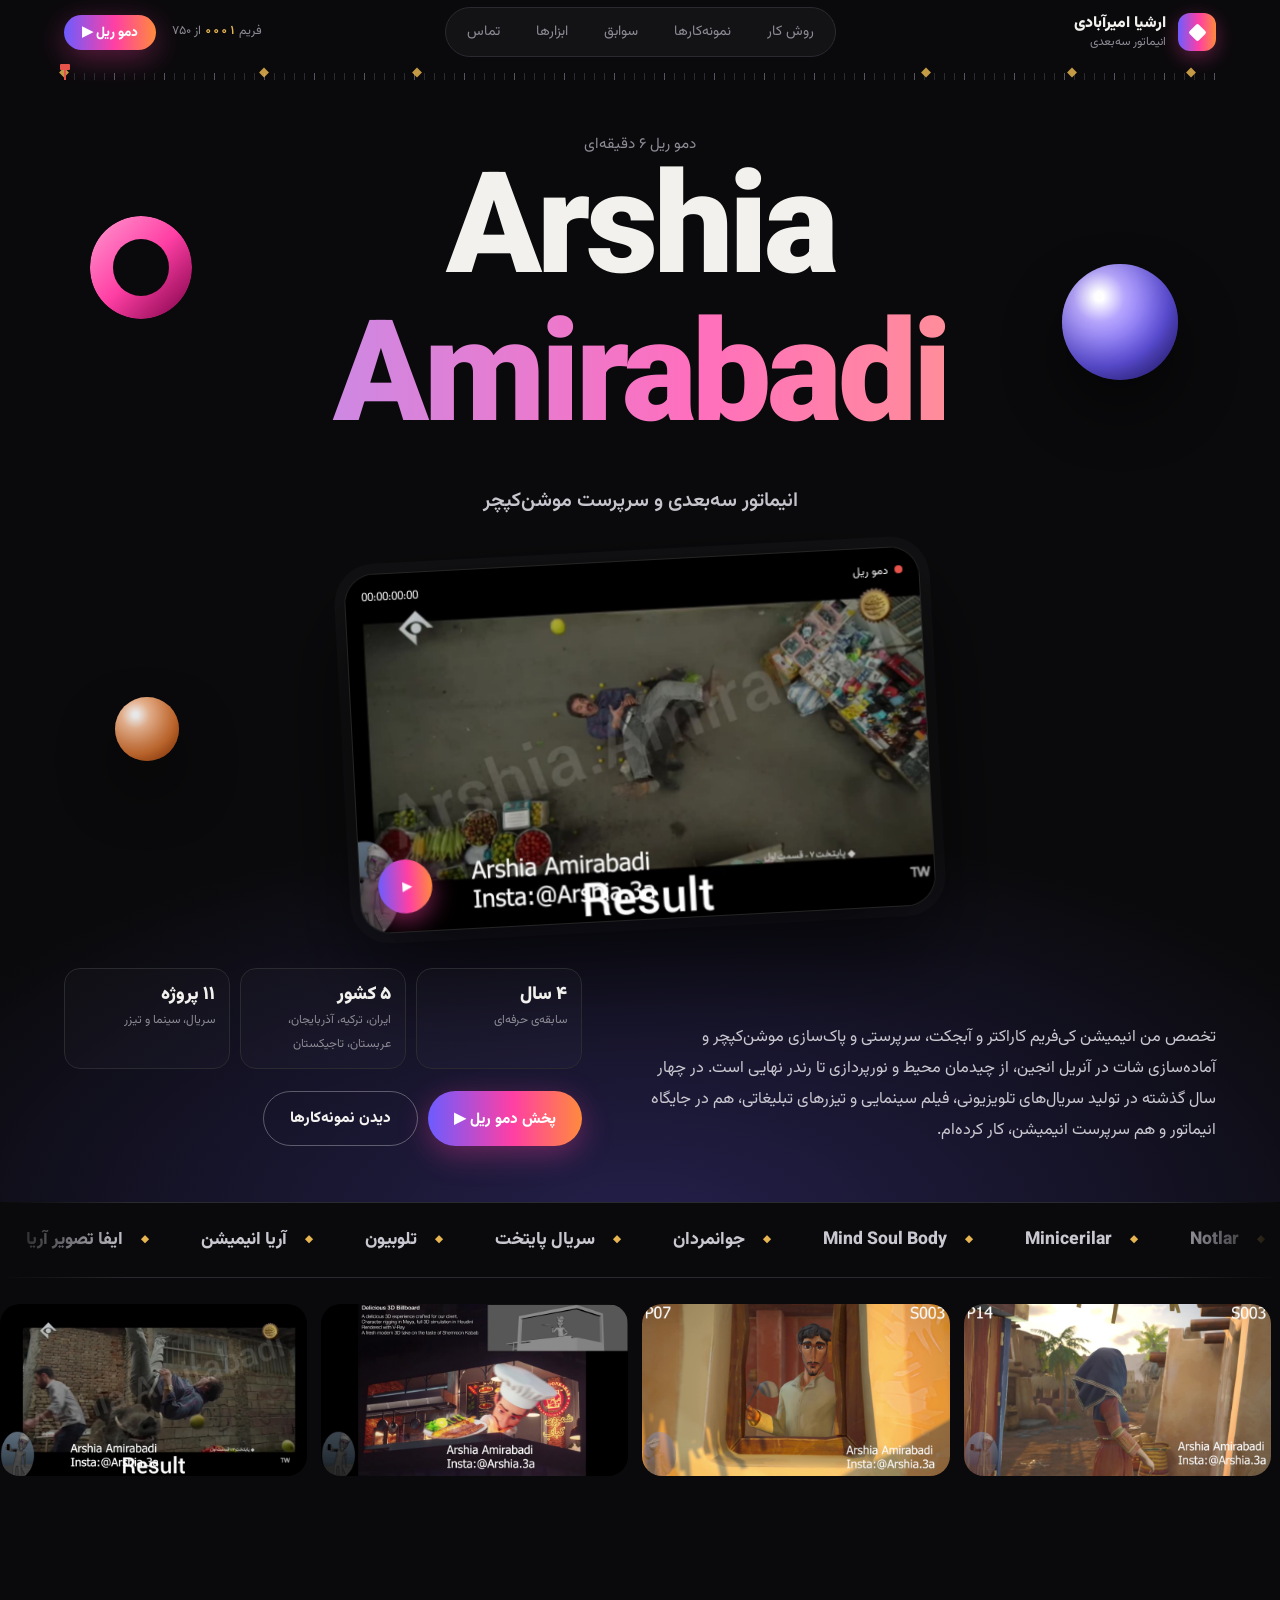
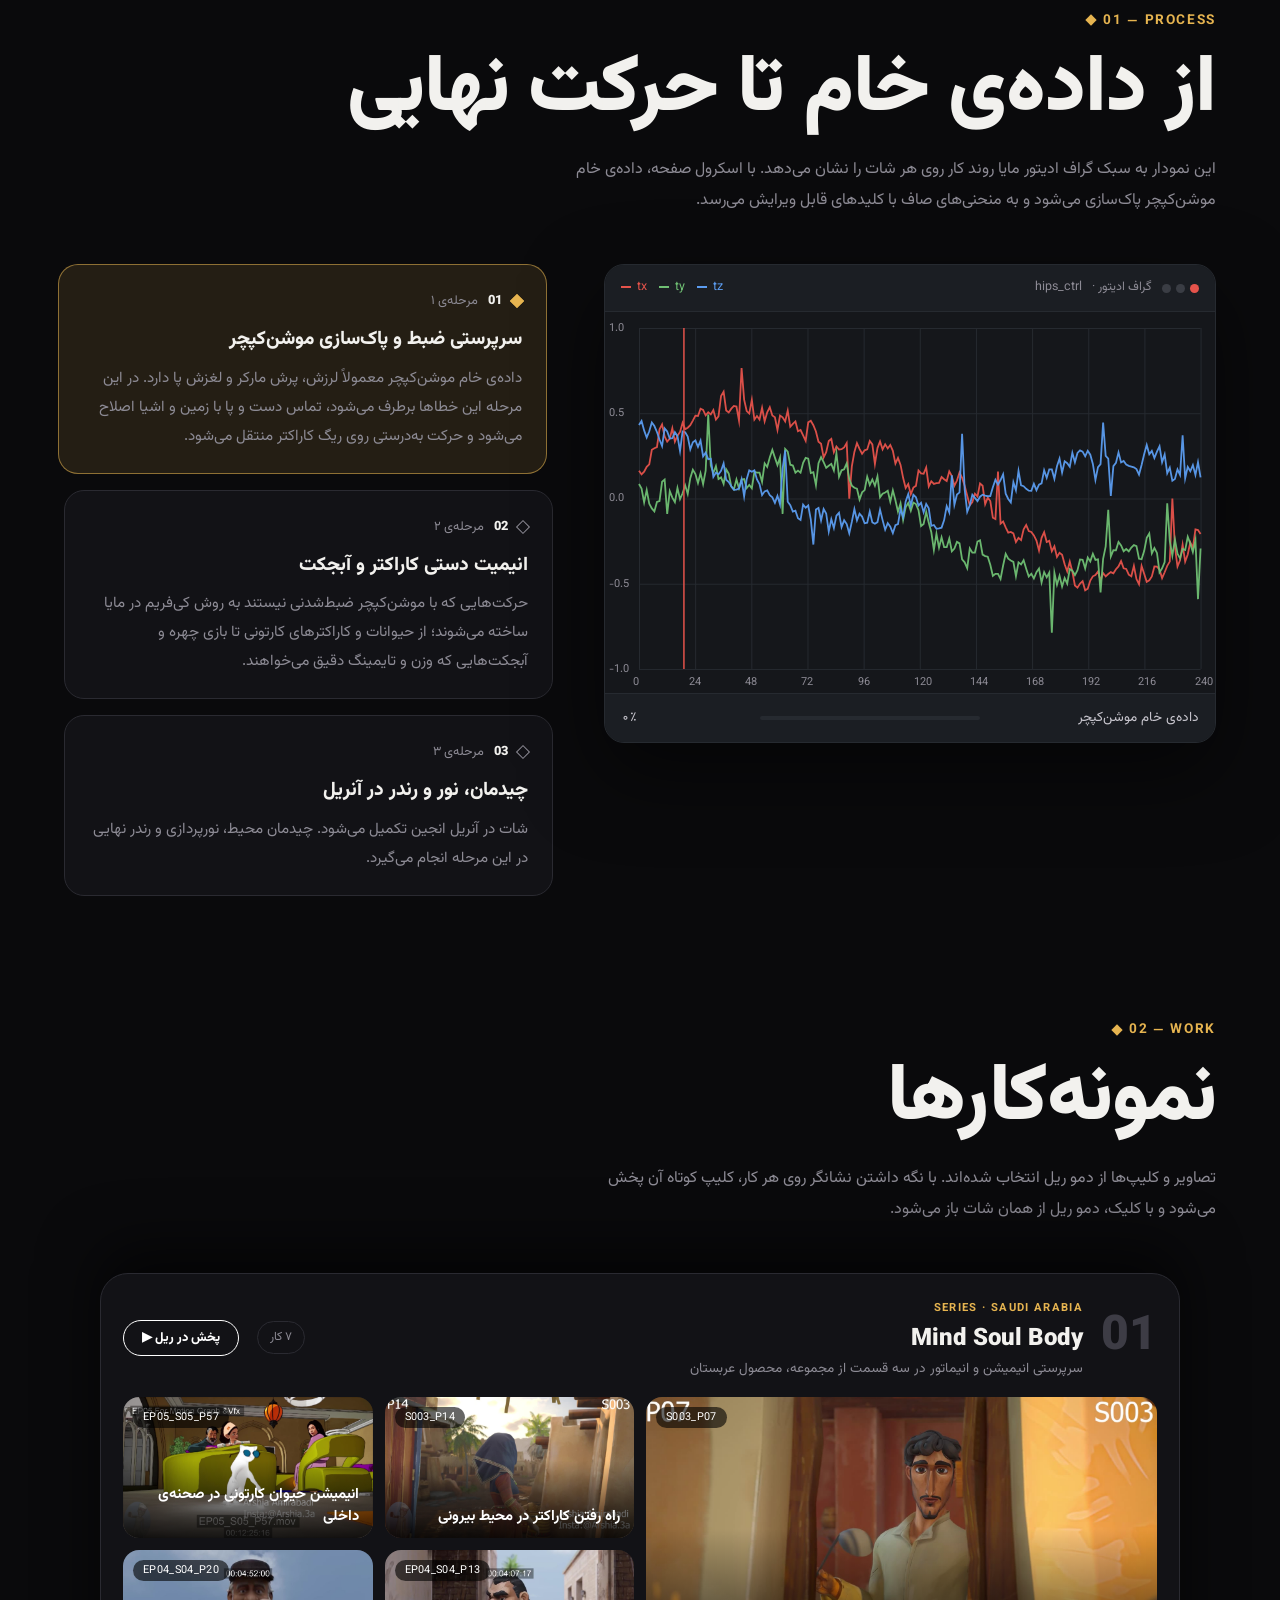
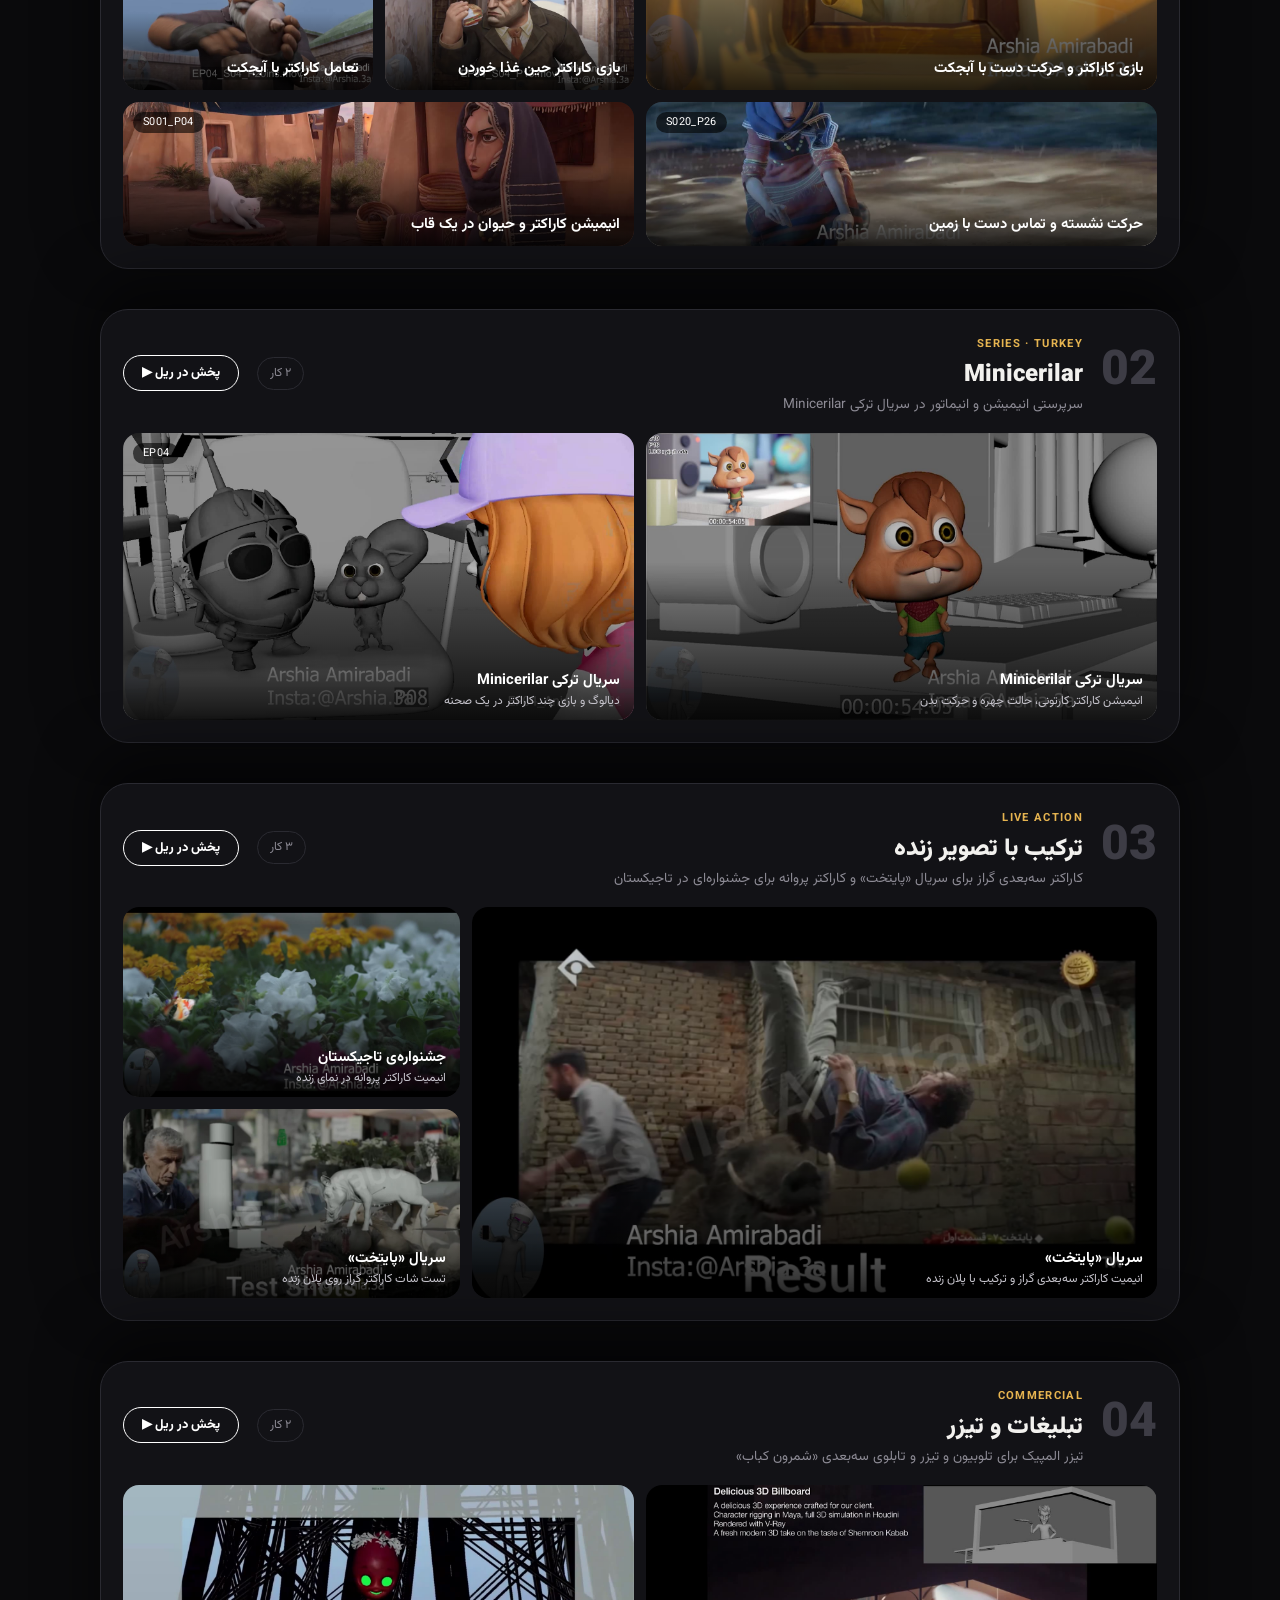
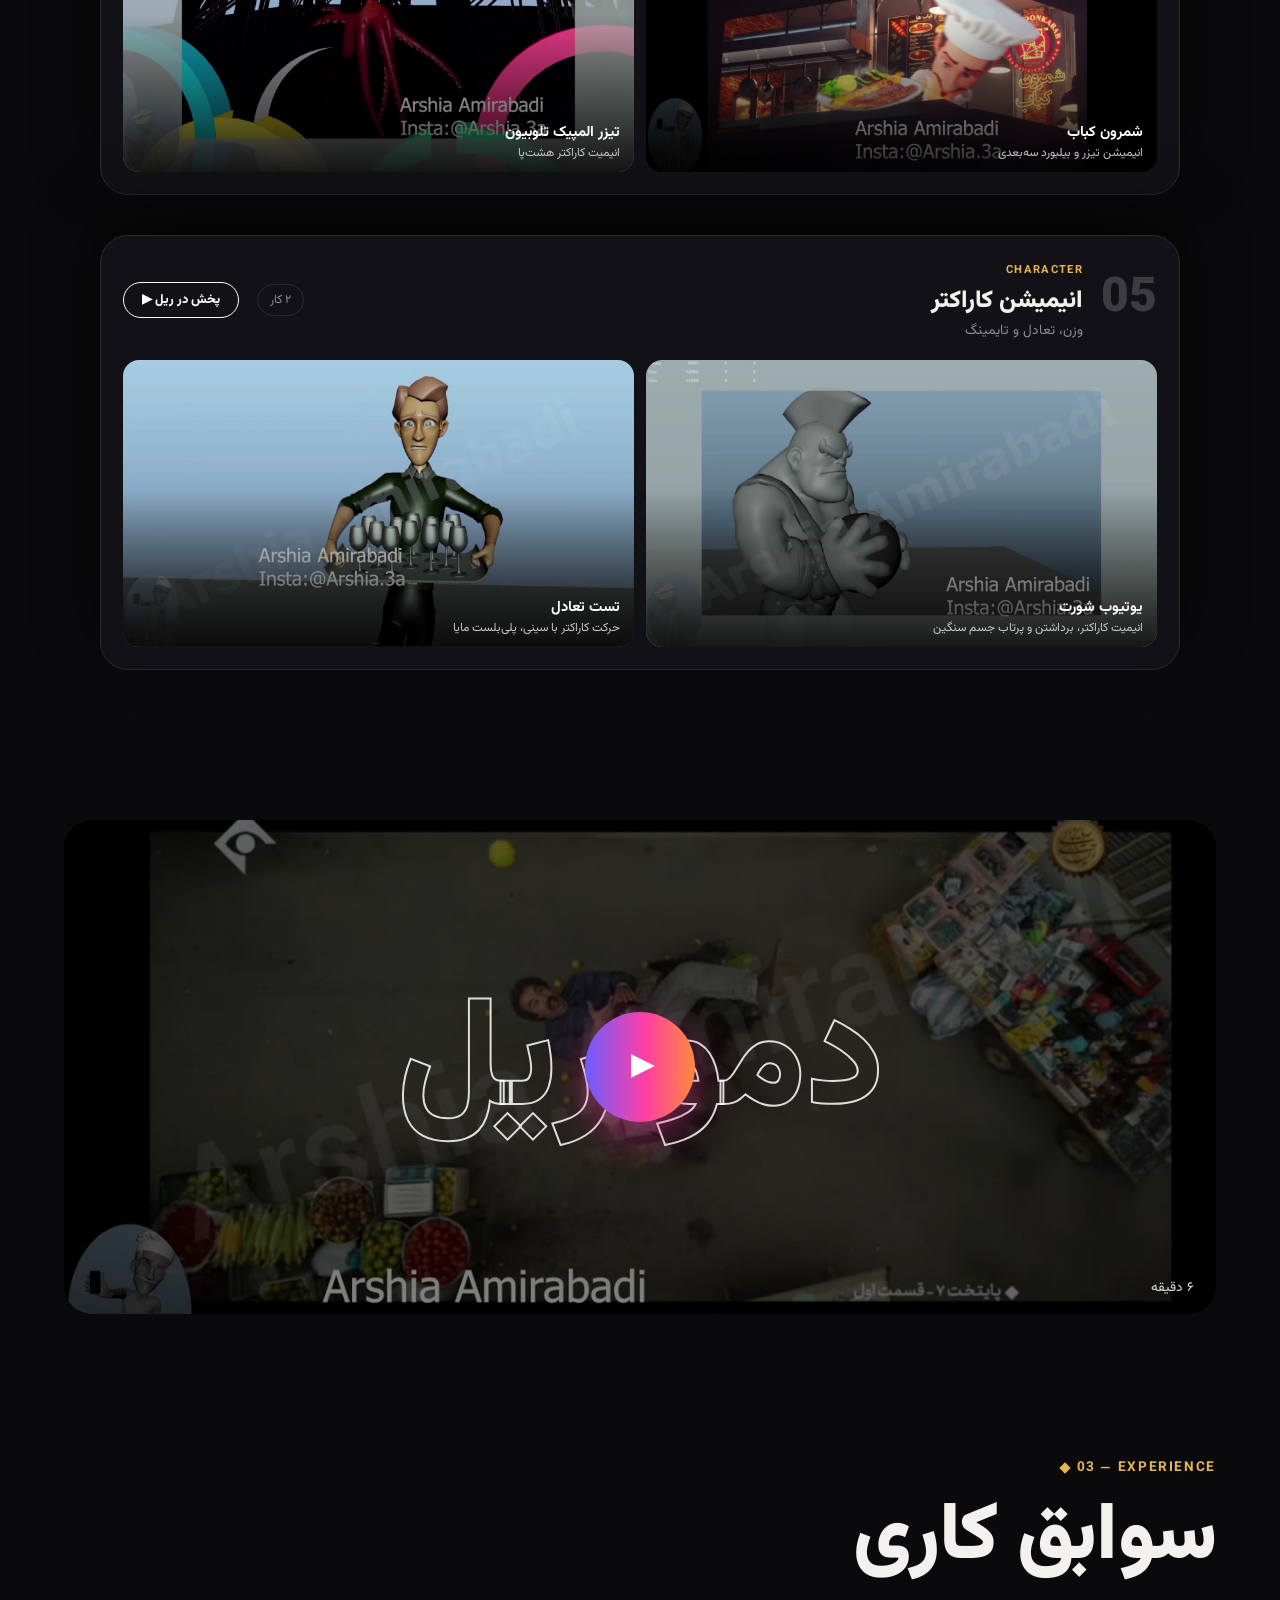
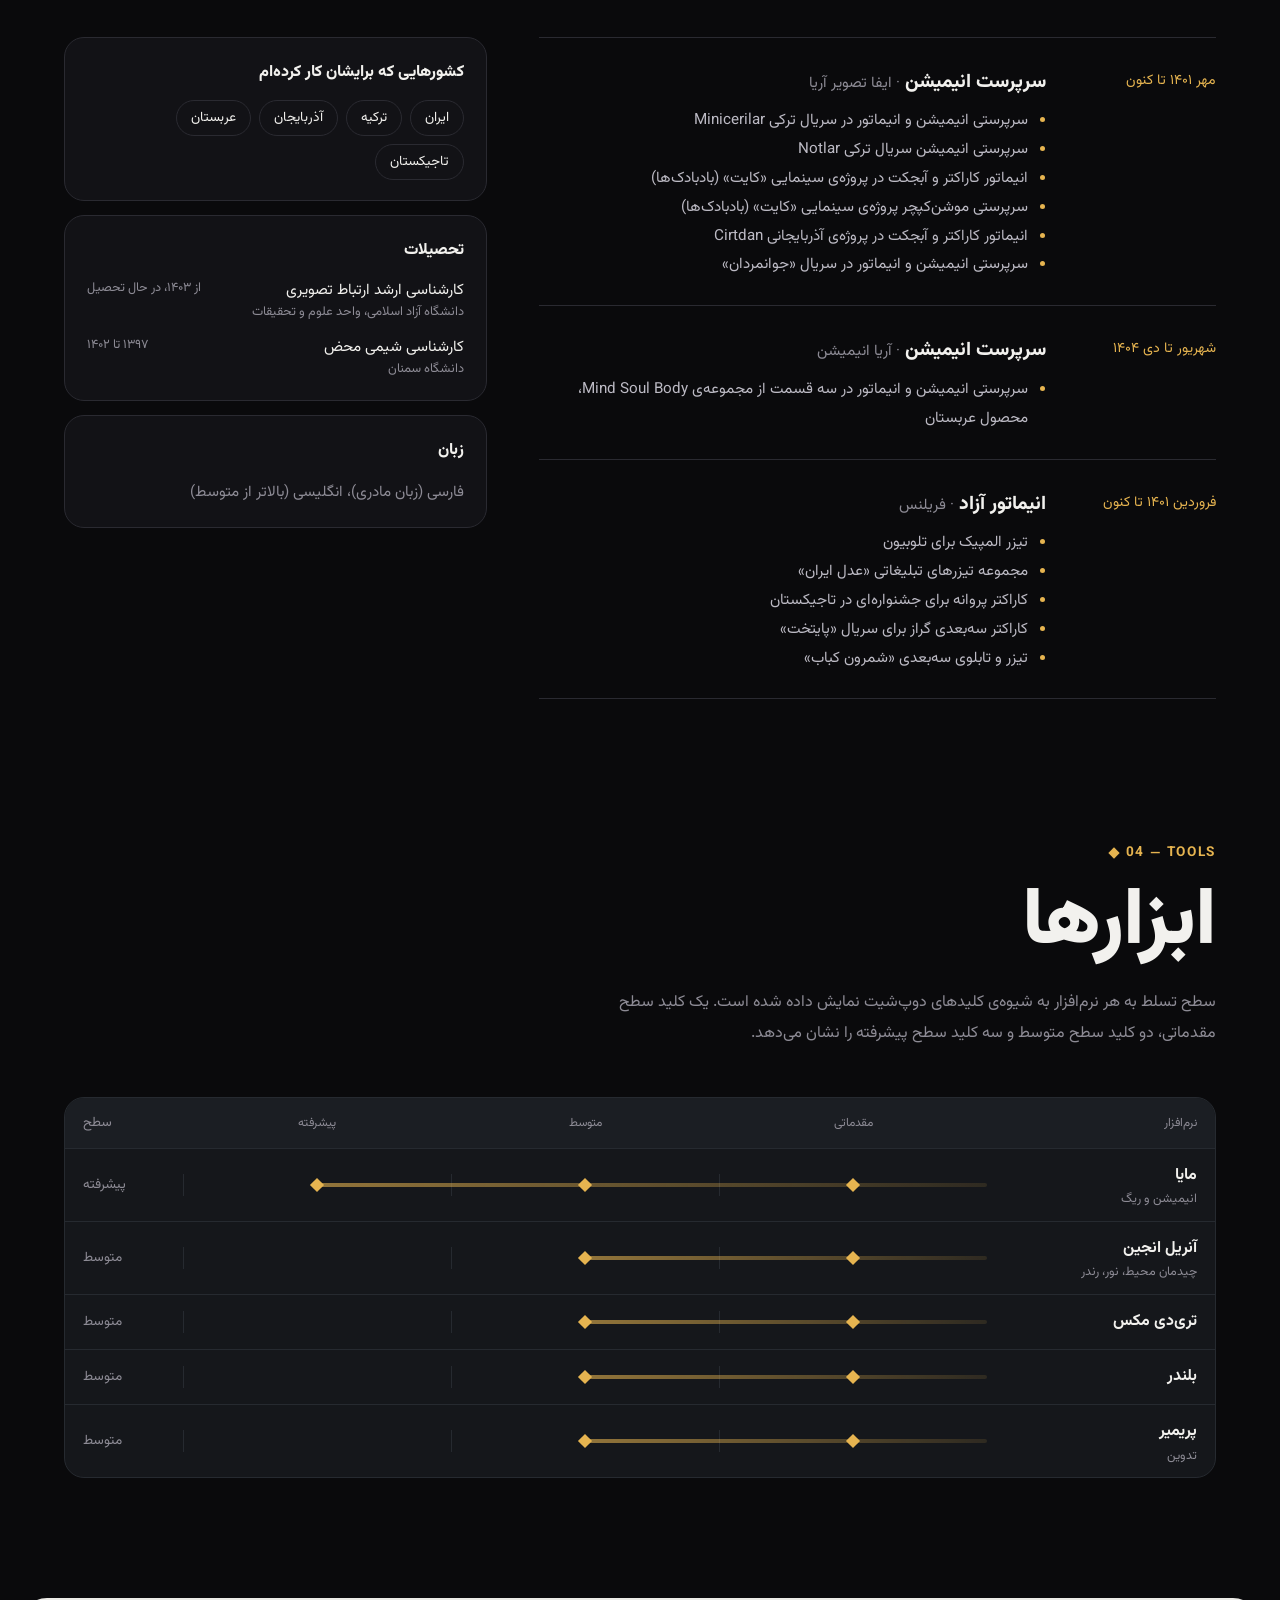
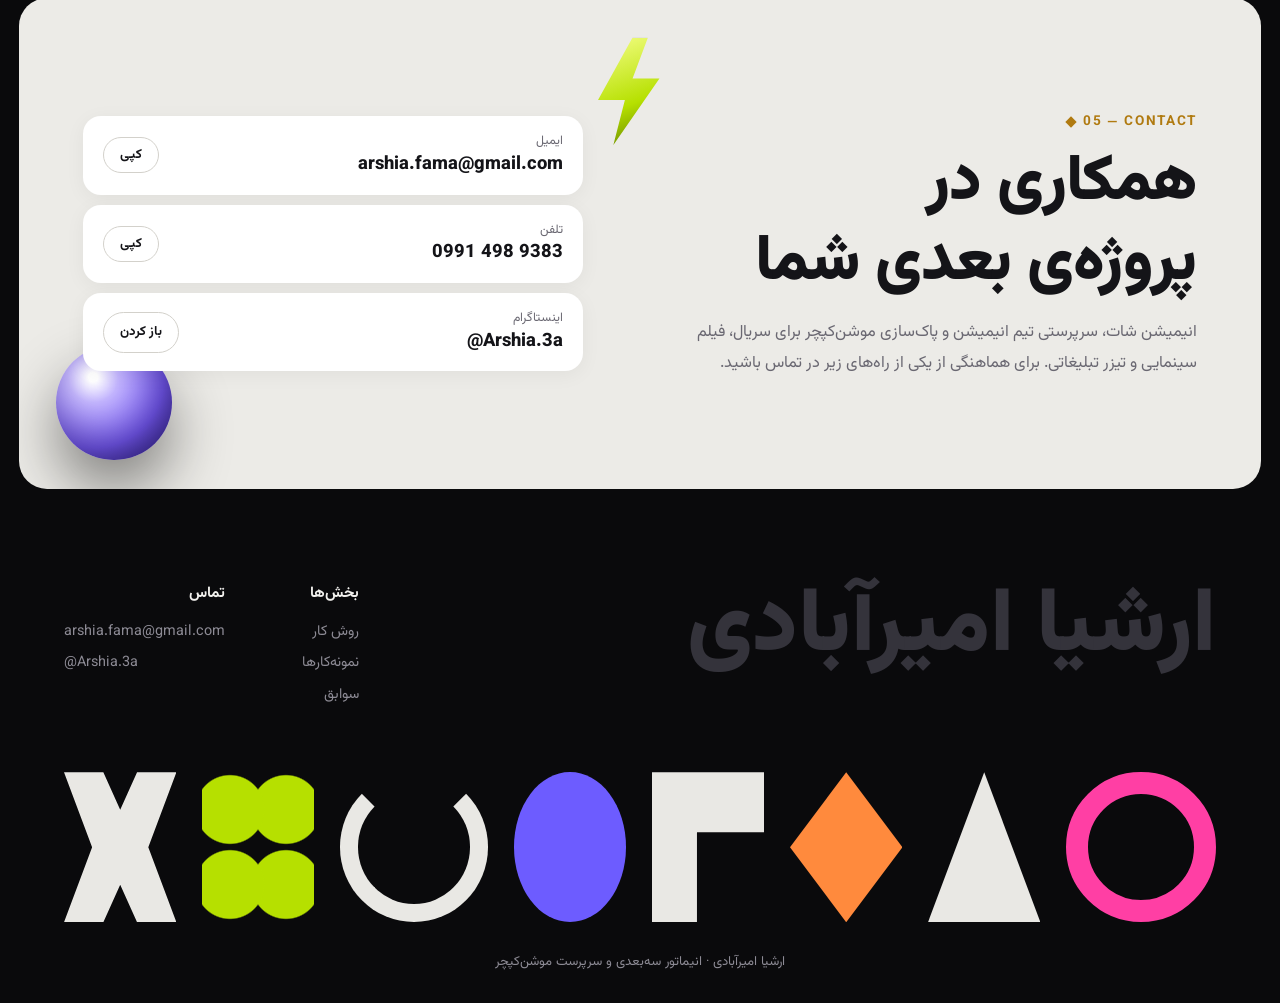
==== v2/index.html @ 87c797ca "Add v2 working copy of the site v2/ mirrors the current site and shares media/ and fonts/ with it, s" ====
<!doctype html>
<html lang="fa" dir="rtl">
<head>
  <meta charset="utf-8">
  <meta name="viewport" content="width=device-width, initial-scale=1, viewport-fit=cover">
  <title>ارشیا امیرآبادی | انیماتور سه‌بعدی</title>
  <meta name="description" content="پورتفولیوی ارشیا امیرآبادی، انیماتور سه‌بعدی و سرپرست موشن‌کپچر">
  <meta property="og:title" content="ارشیا امیرآبادی | انیماتور سه‌بعدی">
  <meta property="og:description" content="انیماتور سه‌بعدی و سرپرست موشن‌کپچر؛ سریال، سینما و تیزر">
  <meta property="og:image" content="../media/hero-poster.jpg">
  <meta name="robots" content="noindex">
  <meta name="theme-color" content="#0a0a0c">
  <link rel="preload" href="../fonts/Vazirmatn-wght.woff2" as="font" type="font/woff2" crossorigin>
  <link rel="stylesheet" href="style.css">
</head>
<body>
  <!-- ============ HEADER + MAYA TIME SLIDER ============ -->
  <header class="top" id="nav">
    <div class="top-row">
      <a class="brand" href="#top">
        <span class="brand-mark" aria-hidden="true"><i></i></span>
        <span class="brand-txt"><b>ارشیا امیرآبادی</b><small>انیماتور سه‌بعدی</small></span>
      </a>
      <nav class="menu" aria-label="بخش‌ها">
        <a href="#process">روش کار</a>
        <a href="#work">نمونه‌کارها</a>
        <a href="#experience">سوابق</a>
        <a href="#tools">ابزارها</a>
        <a href="#contact">تماس</a>
      </nav>
      <div class="top-end">
        <span class="fc" aria-hidden="true">فریم <b id="frame">۰۰۰۱</b> از ۷۵۰</span>
        <button class="pill-btn small" data-reel>دمو ریل ▶</button>
      </div>
    </div>
    <div class="slider" aria-hidden="true">
      <div class="ticks"></div>
      <div class="skeys" id="skeys"></div>
      <div class="ph" id="ph"></div>
    </div>
  </header>

  <main id="top">
    <!-- ============ HERO ============ -->
    <section class="hero">
      <span class="orb float h1o"></span>
      <span class="orb float h2o"></span>
      <span class="ring float h3o"></span>
      <div class="hero-in">
        <p class="eyebrow">دمو ریل ۶ دقیقه‌ای</p>
        <h1 class="hero-title" dir="ltr">
          <span class="line">Arshia</span>
          <span class="line grad">Amirabadi</span>
        </h1>
        <p class="role">انیماتور سه‌بعدی و سرپرست موشن‌کپچر</p>
      </div>

      <div class="hero-visual" id="heroStage">
        <button class="hero-window" data-reel aria-label="پخش دمو ریل">
          <video id="heroVid" muted loop playsinline autoplay preload="auto"></video>
          <span class="hud"><span class="rec">دمو ریل</span><span id="tc" dir="ltr">00:00:00:00</span></span>
          <span class="hw-play">▶</span>
        </button>
      </div>

      <div class="hero-bottom">
        <p class="lede">تخصص من انیمیشن کی‌فریم کاراکتر و آبجکت، سرپرستی و پاک‌سازی موشن‌کپچر و آماده‌سازی شات در آنریل انجین، از چیدمان محیط و نورپردازی تا رندر نهایی است. در چهار سال گذشته در تولید سریال‌های تلویزیونی، فیلم سینمایی و تیزرهای تبلیغاتی، هم در جایگاه انیماتور و هم سرپرست انیمیشن، کار کرده‌ام.</p>
        <div class="hero-side">
          <div class="facts">
            <div><b>۴ سال</b><span>سابقه‌ی حرفه‌ای</span></div>
            <div><b>۵ کشور</b><span>ایران، ترکیه، آذربایجان، عربستان، تاجیکستان</span></div>
            <div><b>۱۱ پروژه</b><span>سریال، سینما و تیزر</span></div>
          </div>
          <div class="hero-cta">
            <button class="pill-btn" data-reel>پخش دمو ریل ▶</button>
            <a class="ghost-btn" href="#work">دیدن نمونه‌کارها</a>
          </div>
        </div>
      </div>
    </section>

    <!-- ============ MARQUEE + STRIP ============ -->
    <section class="marquee" aria-label="همکاری‌ها">
      <div class="marquee-track" id="marquee"></div>
    </section>
    <section class="strip" aria-hidden="true">
      <div class="strip-track" id="strip"></div>
    </section>

    <!-- ============ PROCESS / GRAPH EDITOR ============ -->
    <section class="process" id="process">
      <div class="sh reveal">
        <span class="kicker" dir="ltr">01 — PROCESS</span>
        <h2 class="display">از داده‌ی خام تا حرکت نهایی</h2>
        <p class="sub">این نمودار به سبک گراف ادیتور مایا روند کار روی هر شات را نشان می‌دهد. با اسکرول صفحه، داده‌ی خام موشن‌کپچر پاک‌سازی می‌شود و به منحنی‌های صاف با کلیدهای قابل ویرایش می‌رسد.</p>
      </div>
      <div class="ge" id="ge">
        <div class="ge-panel">
          <div class="ge-bar">
            <span class="ge-title"><i class="dots"><b></b><b></b><b></b></i>گراف ادیتور · <span dir="ltr">hips_ctrl</span></span>
            <span class="ax" dir="ltr"><span class="x">tx</span><span class="y">ty</span><span class="z">tz</span></span>
          </div>
          <canvas id="graph" role="img" aria-label="نمودار حرکت که از داده‌ی لرزان به منحنی صاف تبدیل می‌شود"></canvas>
          <div class="ge-foot">
            <span id="geState">داده‌ی خام موشن‌کپچر</span>
            <div class="meter" aria-hidden="true"><i id="geMeter"></i></div>
            <span id="gePct">۰٪</span>
          </div>
        </div>
        <div class="steps">
          <article class="step" data-at="0">
            <div class="k"><span dir="ltr">01</span> مرحله‌ی ۱</div>
            <h3>سرپرستی ضبط و پاک‌سازی موشن‌کپچر</h3>
            <p>داده‌ی خام موشن‌کپچر معمولاً لرزش، پرش مارکر و لغزش پا دارد. در این مرحله این خطاها برطرف می‌شود، تماس دست و پا با زمین و اشیا اصلاح می‌شود و حرکت به‌درستی روی ریگ کاراکتر منتقل می‌شود.</p>
          </article>
          <article class="step" data-at="0.4">
            <div class="k"><span dir="ltr">02</span> مرحله‌ی ۲</div>
            <h3>انیمیت دستی کاراکتر و آبجکت</h3>
            <p>حرکت‌هایی که با موشن‌کپچر ضبط‌شدنی نیستند به روش کی‌فریم در مایا ساخته می‌شوند؛ از حیوانات و کاراکترهای کارتونی تا بازی چهره و آبجکت‌هایی که وزن و تایمینگ دقیق می‌خواهند.</p>
          </article>
          <article class="step" data-at="0.75">
            <div class="k"><span dir="ltr">03</span> مرحله‌ی ۳</div>
            <h3>چیدمان، نور و رندر در آنریل</h3>
            <p>شات در آنریل انجین تکمیل می‌شود. چیدمان محیط، نورپردازی و رندر نهایی در این مرحله انجام می‌گیرد.</p>
          </article>
        </div>
      </div>
    </section>

    <!-- ============ WORK ============ -->
    <section class="projects" id="work">
      <div class="sh reveal">
        <span class="kicker" dir="ltr">02 — WORK</span>
        <h2 class="display">نمونه‌کارها</h2>
        <p class="sub">تصاویر و کلیپ‌ها از دمو ریل انتخاب شده‌اند. با نگه داشتن نشانگر روی هر کار، کلیپ کوتاه آن پخش می‌شود و با کلیک، دمو ریل از همان شات باز می‌شود.</p>
      </div>
      <div class="stack" id="stack"></div>
    </section>

    <!-- ============ REEL BANNER ============ -->
    <section class="reel-banner">
      <button class="reel-card reveal" data-reel aria-label="پخش دمو ریل">
        <img src="../media/hero-poster.jpg" alt="" loading="lazy">
        <span class="reel-text">دمو ریل</span>
        <span class="reel-play">▶</span>
        <span class="reel-meta">۶ دقیقه</span>
      </button>
    </section>

    <!-- ============ EXPERIENCE ============ -->
    <section class="experience" id="experience">
      <div class="sh reveal">
        <span class="kicker" dir="ltr">03 — EXPERIENCE</span>
        <h2 class="display">سوابق کاری</h2>
      </div>
      <div class="exp-grid">
        <div class="exp-list">
          <div class="exp reveal">
            <span class="exp-when">مهر ۱۴۰۱ تا کنون</span>
            <div>
              <h3>سرپرست انیمیشن <span>· ایفا تصویر آریا</span></h3>
              <ul>
                <li>سرپرستی انیمیشن و انیماتور در سریال ترکی Minicerilar</li>
                <li>سرپرستی انیمیشن سریال ترکی Notlar</li>
                <li>انیماتور کاراکتر و آبجکت در پروژه‌ی سینمایی «کایت» (بادبادک‌ها)</li>
                <li>سرپرستی موشن‌کپچر پروژه‌ی سینمایی «کایت» (بادبادک‌ها)</li>
                <li>انیماتور کاراکتر و آبجکت در پروژه‌ی آذربایجانی Cirtdan</li>
                <li>سرپرستی انیمیشن و انیماتور در سریال «جوانمردان»</li>
              </ul>
            </div>
          </div>
          <div class="exp reveal">
            <span class="exp-when">شهریور تا دی ۱۴۰۴</span>
            <div>
              <h3>سرپرست انیمیشن <span>· آریا انیمیشن</span></h3>
              <ul><li>سرپرستی انیمیشن و انیماتور در سه قسمت از مجموعه‌ی Mind Soul Body، محصول عربستان</li></ul>
            </div>
          </div>
          <div class="exp reveal">
            <span class="exp-when">فروردین ۱۴۰۱ تا کنون</span>
            <div>
              <h3>انیماتور آزاد <span>· فریلنس</span></h3>
              <ul>
                <li>تیزر المپیک برای تلوبیون</li>
                <li>مجموعه تیزرهای تبلیغاتی «عدل ایران»</li>
                <li>کاراکتر پروانه برای جشنواره‌ای در تاجیکستان</li>
                <li>کاراکتر سه‌بعدی گراز برای سریال «پایتخت»</li>
                <li>تیزر و تابلوی سه‌بعدی «شمرون کباب»</li>
              </ul>
            </div>
          </div>
        </div>
        <aside class="exp-side">
          <div class="box reveal">
            <h3>کشورهایی که برایشان کار کرده‌ام</h3>
            <div class="countries"><span>ایران</span><span>ترکیه</span><span>آذربایجان</span><span>عربستان</span><span>تاجیکستان</span></div>
          </div>
          <div class="box reveal">
            <h3>تحصیلات</h3>
            <div class="edu">
              <div><span>کارشناسی ارشد ارتباط تصویری<small>دانشگاه آزاد اسلامی، واحد علوم و تحقیقات</small></span><small>از ۱۴۰۳، در حال تحصیل</small></div>
              <div><span>کارشناسی شیمی محض<small>دانشگاه سمنان</small></span><small>۱۳۹۷ تا ۱۴۰۲</small></div>
            </div>
          </div>
          <div class="box reveal">
            <h3>زبان</h3>
            <p>فارسی (زبان مادری)، انگلیسی (بالاتر از متوسط)</p>
          </div>
        </aside>
      </div>
    </section>

    <!-- ============ TOOLS / DOPE SHEET ============ -->
    <section class="tools-sec" id="tools">
      <div class="sh reveal">
        <span class="kicker" dir="ltr">04 — TOOLS</span>
        <h2 class="display">ابزارها</h2>
        <p class="sub">سطح تسلط به هر نرم‌افزار به شیوه‌ی کلیدهای دوپ‌شیت نمایش داده شده است. یک کلید سطح مقدماتی، دو کلید سطح متوسط و سه کلید سطح پیشرفته را نشان می‌دهد.</p>
      </div>
      <div class="dope reveal" id="dope">
        <div class="dope-h"><div>نرم‌افزار</div><div class="lv"><span>مقدماتی</span><span>متوسط</span><span>پیشرفته</span></div><div class="lvl">سطح</div></div>
      </div>
    </section>

    <!-- ============ CONTACT ============ -->
    <section class="contact light" id="contact">
      <span class="orb float c1"></span>
      <span class="bolt float c2"></span>
      <div class="contact-head reveal">
        <span class="kicker dark" dir="ltr">05 — CONTACT</span>
        <h2 class="display">همکاری در پروژه‌ی بعدی شما</h2>
        <p>انیمیشن شات، سرپرستی تیم انیمیشن و پاک‌سازی موشن‌کپچر برای سریال، فیلم سینمایی و تیزر تبلیغاتی. برای هماهنگی از یکی از راه‌های زیر در تماس باشید.</p>
      </div>
      <div class="clist reveal">
        <div class="citem">
          <div><span class="lbl">ایمیل</span><a class="v" href="mailto:arshia.fama@gmail.com" dir="ltr">arshia.fama@gmail.com</a></div>
          <button class="copy" type="button" data-copy="arshia.fama@gmail.com">کپی</button>
        </div>
        <div class="citem">
          <div><span class="lbl">تلفن</span><a class="v" href="tel:+989914989383" dir="ltr">0991 498 9383</a></div>
          <button class="copy" type="button" data-copy="09914989383">کپی</button>
        </div>
        <div class="citem">
          <div><span class="lbl">اینستاگرام</span><a class="v" href="https://www.instagram.com/arshia.3a/" target="_blank" rel="noopener" dir="ltr">@Arshia.3a</a></div>
          <a class="copy" href="https://www.instagram.com/arshia.3a/" target="_blank" rel="noopener">باز کردن</a>
        </div>
      </div>
    </section>
  </main>

  <!-- ============ FOOTER ============ -->
  <footer class="footer">
    <div class="foot-top">
      <div class="foot-name">ارشیا امیرآبادی</div>
      <div class="foot-links">
        <div>
          <h4>بخش‌ها</h4>
          <a href="#process">روش کار</a>
          <a href="#work">نمونه‌کارها</a>
          <a href="#experience">سوابق</a>
        </div>
        <div>
          <h4>تماس</h4>
          <a href="mailto:arshia.fama@gmail.com" dir="ltr">arshia.fama@gmail.com</a>
          <a href="https://www.instagram.com/arshia.3a/" target="_blank" rel="noopener" dir="ltr">@Arshia.3a</a>
        </div>
      </div>
    </div>
    <div class="shapes" aria-hidden="true">
      <i class="s s1"></i><i class="s s2"></i><i class="s s3"></i><i class="s s4"></i>
      <i class="s s5"></i><i class="s s6"></i><i class="s s7"></i><i class="s s8"></i>
    </div>
    <p class="copyline">ارشیا امیرآبادی · انیماتور سه‌بعدی و سرپرست موشن‌کپچر</p>
  </footer>

  <dialog id="lightbox" class="lightbox" aria-label="دمو ریل">
    <button class="close" aria-label="بستن">×</button>
    <video id="reel" controls playsinline preload="none"></video>
    <div class="lb-info"><h3>دمو ریل ارشیا امیرآبادی</h3><p id="lbLabel"></p></div>
  </dialog>

  <script src="works.js"></script>
  <script src="script.js"></script>
</body>
</html>
---- v2/style.css ----
@font-face {
  font-family: "Vazirmatn";
  src: url("../fonts/Vazirmatn-wght.woff2") format("woff2");
  font-weight: 100 900;
  font-style: normal;
  font-display: swap;
}

:root {
  --bg: #0a0a0c;
  --card: #121216;
  --line: #2a2a31;
  --text: #f2f1ee;
  --muted: #8d8b95;
  --light: #ecebe7;
  --light-text: #141418;
  --light-muted: #6a6872;
  --grad: linear-gradient(90deg, #6d5cff, #ff3fa4 55%, #ff8a3d);
  /* Maya colours */
  --key: #e6b450;
  --key-soft: rgba(230, 180, 80, 0.12);
  --playhead: #e5534b;
  --cx: #e5534b;
  --cy: #6fbf73;
  --cz: #5b9cf0;
  --ge-bg: #15171b;
  --ge-line: #262a30;
  --font: "Vazirmatn", Tahoma, sans-serif;
  --radius: 28px;
  --pad: clamp(16px, 5vw, 72px);
}

* { box-sizing: border-box; }
html { scroll-behavior: smooth; scroll-padding-top: 90px; }
body {
  margin: 0;
  background: var(--bg);
  color: var(--text);
  font-family: var(--font);
  line-height: 1.9;
  overflow-x: hidden;
  -webkit-font-smoothing: antialiased;
}
a { color: inherit; text-decoration: none; }
img, video { display: block; max-width: 100%; }
button { font-family: inherit; }
:focus-visible { outline: 2px solid var(--key); outline-offset: 3px; }

/* ================= common ================= */
.display {
  margin: 0;
  font-weight: 900;
  font-size: clamp(2.2rem, 6.5vw, 5rem);
  line-height: 1.25;
  letter-spacing: -0.01em;
  text-wrap: balance;
}
.sh { max-width: 1160px; margin: 0 auto 48px; }
.sh .sub { max-width: 640px; color: var(--muted); margin: 14px 0 0; }
.kicker {
  display: inline-flex;
  align-items: center;
  gap: 8px;
  font-size: 0.85rem;
  font-weight: 700;
  color: var(--key);
  letter-spacing: 0.12em;
  margin-bottom: 8px;
}
.kicker::before { content: ""; width: 8px; height: 8px; background: var(--key); transform: rotate(45deg); }
.kicker.dark { color: #b07a10; }
.kicker.dark::before { background: #b07a10; }

.pill-btn {
  display: inline-flex;
  align-items: center;
  gap: 8px;
  padding: 12px 26px;
  border: 0;
  border-radius: 999px;
  background: var(--grad);
  color: #fff;
  font-weight: 800;
  font-size: 0.95rem;
  cursor: pointer;
  box-shadow: 0 8px 30px rgba(255, 63, 164, 0.35);
  transition: transform 0.25s, box-shadow 0.25s;
}
.pill-btn:hover { transform: translateY(-3px) scale(1.03); box-shadow: 0 14px 40px rgba(255, 63, 164, 0.5); }
.pill-btn.small { padding: 7px 18px; font-size: 0.85rem; }
.ghost-btn {
  display: inline-flex;
  align-items: center;
  padding: 12px 26px;
  border-radius: 999px;
  border: 1px solid rgba(255, 255, 255, 0.3);
  font-weight: 800;
  font-size: 0.95rem;
  transition: background 0.2s, color 0.2s;
}
.ghost-btn:hover { background: #fff; color: #000; }

.reveal { opacity: 0; transform: translateY(40px); transition: opacity 0.9s ease, transform 0.9s cubic-bezier(.2,.7,.2,1); }
.reveal.in { opacity: 1; transform: none; }

/* glossy "3D" spheres */
.orb {
  position: absolute;
  border-radius: 50%;
  background: radial-gradient(circle at 32% 28%, #fff 0 4%, var(--c1) 22%, var(--c2) 62%, var(--c3) 100%);
  box-shadow: inset -12px -18px 40px rgba(0, 0, 0, 0.35), 0 30px 60px rgba(0, 0, 0, 0.45);
  pointer-events: none;
}
.ring {
  position: absolute;
  aspect-ratio: 1;
  border-radius: 50%;
  border: clamp(12px, 1.8vw, 24px) solid transparent;
  background: linear-gradient(135deg, #ff9ad0, #ff3fa4 50%, #7a0046) border-box;
  -webkit-mask: linear-gradient(#000 0 0) padding-box exclude, linear-gradient(#000 0 0);
  mask: linear-gradient(#000 0 0) padding-box exclude, linear-gradient(#000 0 0);
  pointer-events: none;
}
.float { animation: float 7s ease-in-out infinite; }
@keyframes float {
  0%, 100% { transform: translateY(0) rotate(0); }
  50% { transform: translateY(-22px) rotate(8deg); }
}

/* ================= header + maya time slider ================= */
.top {
  position: fixed;
  inset: 0 0 auto 0;
  z-index: 50;
  padding-top: env(safe-area-inset-top, 0px);
  transition: background 0.35s, border-color 0.35s, backdrop-filter 0.35s;
  border-bottom: 1px solid transparent;
}
.top.scrolled {
  background: rgba(12, 12, 15, 0.78);
  backdrop-filter: blur(16px) saturate(1.4);
  -webkit-backdrop-filter: blur(16px) saturate(1.4);
  border-bottom-color: var(--line);
}
.top-row {
  display: grid;
  grid-template-columns: 1fr auto 1fr;
  align-items: center;
  gap: 16px;
  height: 64px;
  padding: 0 var(--pad);
}
.brand { display: inline-flex; align-items: center; gap: 12px; justify-self: start; }
.brand-mark {
  width: 38px;
  height: 38px;
  display: grid;
  place-items: center;
  border-radius: 12px;
  background: var(--grad);
  box-shadow: 0 6px 20px rgba(255, 63, 164, 0.35);
}
.brand-mark i { width: 13px; height: 13px; background: #fff; transform: rotate(45deg); border-radius: 2px; }
.brand-txt { display: flex; flex-direction: column; line-height: 1.35; }
.brand-txt b { font-weight: 900; font-size: 0.98rem; }
.brand-txt small { color: var(--muted); font-size: 0.75rem; }

.menu {
  display: flex;
  gap: 4px;
  padding: 5px;
  border-radius: 999px;
  background: rgba(255, 255, 255, 0.04);
  border: 1px solid var(--line);
}
.menu a {
  padding: 6px 16px;
  border-radius: 999px;
  font-size: 0.88rem;
  color: var(--muted);
  transition: color 0.2s, background 0.2s;
}
.menu a:hover { color: var(--text); }
.menu a.on { color: #111; background: var(--text); font-weight: 700; }

.top-end { display: flex; align-items: center; gap: 16px; justify-self: end; }
.fc { font-size: 0.78rem; color: var(--muted); white-space: nowrap; }
.fc b { color: var(--key); font-weight: 600; font-variant-numeric: tabular-nums; }

.slider { position: relative; height: 16px; direction: ltr; margin: 0 var(--pad); }
.ticks {
  position: absolute;
  inset: 0;
  background-image: repeating-linear-gradient(to right, var(--line) 0 1px, transparent 1px 10px);
  -webkit-mask-image: linear-gradient(to bottom, transparent 55%, #000 55%);
  mask-image: linear-gradient(to bottom, transparent 55%, #000 55%);
}
.ticks::after {
  content: "";
  position: absolute;
  inset: 0;
  background-image: repeating-linear-gradient(to right, #55545e 0 1px, transparent 1px 50px);
  -webkit-mask-image: linear-gradient(to bottom, transparent 25%, #000 25%);
  mask-image: linear-gradient(to bottom, transparent 25%, #000 25%);
}
.skeys { position: absolute; inset: 0; }
.skeys i { position: absolute; top: 5px; width: 7px; height: 7px; background: var(--key); transform: translateX(-50%) rotate(45deg); opacity: 0.85; }
.ph { position: absolute; top: 0; bottom: 0; left: 0; width: 2px; background: var(--playhead); will-change: transform; }
.ph::before { content: ""; position: absolute; top: 0; left: -4px; width: 10px; height: 6px; background: var(--playhead); border-radius: 1px; }

/* ================= hero ================= */
.hero {
  position: relative;
  min-height: 100svh;
  padding: 130px var(--pad) 56px;
  display: flex;
  flex-direction: column;
  justify-content: center;
  overflow: hidden;
}
.hero::before {
  content: "";
  position: absolute;
  inset: auto -20% -40% -20%;
  height: 75%;
  background: radial-gradient(ellipse at center, rgba(109, 92, 255, 0.26), transparent 65%);
  pointer-events: none;
}
.hero-in { position: relative; z-index: 1; text-align: center; }
.eyebrow { margin: 0 0 6px; color: var(--muted); font-size: 0.95rem; }
.hero-title { margin: 0; font-weight: 900; line-height: 1.05; font-size: clamp(3rem, 11vw, 9rem); letter-spacing: -0.03em; }
.hero-title .line { display: block; animation: rise 1.1s cubic-bezier(.2,.7,.2,1) both; }
.hero-title .line:nth-child(2) { animation-delay: 0.12s; }
.hero-title .grad {
  background: linear-gradient(90deg, #a99bff, #ff6fbd 55%, #ffae73);
  -webkit-background-clip: text;
  background-clip: text;
  color: transparent;
  padding-bottom: 0.08em;
}
@keyframes rise { from { transform: translateY(50%); opacity: 0; } }
.role { margin: 10px 0 0; font-size: clamp(1rem, 2vw, 1.25rem); font-weight: 600; color: #c9c7cf; }

.hero-visual {
  position: relative;
  z-index: 2;
  width: min(600px, 84vw, 64svh);
  aspect-ratio: 16 / 10;
  margin: 40px auto 48px;
  will-change: transform;
}
.hero-window {
  position: absolute;
  inset: 0;
  padding: 0;
  border: 1px solid rgba(255, 255, 255, 0.14);
  border-radius: 30px;
  overflow: hidden;
  background: #000;
  cursor: pointer;
  transform: rotate(-3deg);
  box-shadow: 0 40px 100px rgba(0, 0, 0, 0.7), 0 0 0 10px rgba(255, 255, 255, 0.03);
  animation: pop 1.2s 0.25s cubic-bezier(.2,.7,.2,1) both;
  transition: transform 0.5s cubic-bezier(.2,.7,.2,1);
}
.hero-window:hover { transform: rotate(0) scale(1.02); }
@keyframes pop { from { opacity: 0; transform: rotate(-12deg) scale(0.7); } }
.hero-window video { width: 100%; height: 100%; object-fit: cover; }
.hud {
  position: absolute;
  inset: 14px 16px auto 16px;
  display: flex;
  justify-content: space-between;
  font-size: 0.72rem;
  color: #fff;
  text-shadow: 0 1px 6px rgba(0, 0, 0, 0.8);
  font-variant-numeric: tabular-nums;
}
.rec::before { content: ""; display: inline-block; width: 8px; height: 8px; border-radius: 50%; background: var(--playhead); margin-inline-end: 6px; animation: blink 1.4s infinite; }
@keyframes blink { 50% { opacity: 0.2; } }
.hw-play {
  position: absolute;
  inset: auto auto 18px 18px;
  width: 54px;
  height: 54px;
  display: grid;
  place-items: center;
  border-radius: 50%;
  background: var(--grad);
  color: #fff;
  padding-left: 3px;
  box-shadow: 0 8px 24px rgba(255, 63, 164, 0.5);
}
.h1o { --c1: #b9a8ff; --c2: #6d5cff; --c3: #2a1d8a; width: clamp(70px, 9vw, 140px); aspect-ratio: 1; right: 8%; top: 22%; }
.h2o { --c1: #ffc59e; --c2: #ff8a3d; --c3: #b23c00; width: clamp(40px, 5vw, 80px); aspect-ratio: 1; left: 9%; top: 58%; animation-delay: -2s; }
.h3o { width: clamp(60px, 8vw, 120px); left: 7%; top: 18%; animation-delay: -4s; }

.hero-bottom {
  position: relative;
  z-index: 3;
  display: grid;
  grid-template-columns: 1.1fr 1fr;
  gap: clamp(24px, 5vw, 72px);
  align-items: end;
  max-width: 1160px;
  margin: 0 auto;
  width: 100%;
}
.lede { margin: 0; color: #c9c7cf; font-size: 1.02rem; }
.hero-side { display: grid; gap: 22px; }
.facts { display: grid; grid-template-columns: repeat(3, 1fr); gap: 10px; }
.facts div { padding: 12px 14px; border: 1px solid var(--line); border-radius: 16px; background: rgba(255,255,255,.02); line-height: 1.5; }
.facts b { display: block; font-weight: 900; font-size: 1.15rem; }
.facts span { color: var(--muted); font-size: 0.75rem; }
.hero-cta { display: flex; gap: 10px; flex-wrap: wrap; }

/* ================= marquee + strip ================= */
.marquee {
  overflow: hidden;
  border-block: 1px solid var(--line);
  padding: 20px 0;
  direction: ltr;
  -webkit-mask-image: linear-gradient(90deg, transparent, #000 10%, #000 90%, transparent);
  mask-image: linear-gradient(90deg, transparent, #000 10%, #000 90%, transparent);
}
.marquee-track { display: flex; width: max-content; animation: marquee 40s linear infinite; }
.marquee-track span {
  display: inline-flex;
  align-items: center;
  gap: 18px;
  padding: 0 26px;
  font-weight: 800;
  font-size: 1.1rem;
  color: #c9c7cf;
  white-space: nowrap;
}
.marquee-track span::after { content: "◆"; font-size: 0.6rem; color: var(--key); }
@keyframes marquee { to { transform: translateX(-50%); } }
.strip { overflow: hidden; padding: 26px 0 0; direction: ltr; }
.strip-track { display: flex; gap: 14px; width: max-content; animation: marquee 70s linear infinite reverse; }
.strip-track img { width: clamp(220px, 24vw, 340px); aspect-ratio: 16 / 9; object-fit: cover; border-radius: 20px; }

/* ================= process / graph editor ================= */
.process { padding: 130px var(--pad) 60px; }
.ge {
  max-width: 1160px;
  margin: 0 auto;
  display: grid;
  grid-template-columns: minmax(0, 1.25fr) minmax(0, 1fr);
  gap: clamp(24px, 4vw, 56px);
  align-items: start;
}
.ge-panel {
  position: sticky;
  top: 110px;
  background: var(--ge-bg);
  border: 1px solid var(--ge-line);
  border-radius: 20px;
  overflow: hidden;
  box-shadow: 0 30px 80px rgba(0, 0, 0, 0.5);
}
.ge-bar, .ge-foot {
  display: flex;
  justify-content: space-between;
  align-items: center;
  gap: 12px;
  padding: 11px 16px;
  font-size: 0.78rem;
  color: var(--muted);
  background: #1b1e23;
}
.ge-bar { border-bottom: 1px solid var(--ge-line); }
.ge-foot { border-top: 1px solid var(--ge-line); font-size: 0.85rem; color: #c9c7cf; }
.ge-title { display: inline-flex; align-items: center; gap: 10px; }
.dots { display: inline-flex; gap: 5px; }
.dots b { width: 9px; height: 9px; border-radius: 50%; background: #3a3d44; }
.dots b:first-child { background: var(--cx); }
.ax { display: flex; gap: 12px; }
.ax span::before { content: ""; display: inline-block; width: 10px; height: 2px; margin-inline-end: 6px; vertical-align: middle; background: currentColor; }
.ax .x { color: var(--cx); } .ax .y { color: var(--cy); } .ax .z { color: var(--cz); }
#graph { width: 100%; aspect-ratio: 16 / 10; display: block; background: var(--ge-bg); }
.meter { flex: 1; height: 4px; background: var(--ge-line); border-radius: 2px; overflow: hidden; max-width: 220px; }
.meter i { display: block; height: 100%; width: 0; background: var(--key); }
#gePct { font-variant-numeric: tabular-nums; min-width: 3em; text-align: left; }

.steps { display: grid; gap: 16px; }
.step {
  border: 1px solid var(--line);
  border-radius: 20px;
  padding: 24px 24px 22px;
  background: var(--card);
  transition: border-color 0.35s, background 0.35s, transform 0.35s;
}
.step.on { border-color: rgba(230, 180, 80, 0.55); background: var(--key-soft); transform: translateX(-6px); }
.step .k { font-size: 0.8rem; color: var(--muted); margin-bottom: 8px; display: flex; align-items: center; gap: 10px; }
.step .k::before { content: ""; width: 8px; height: 8px; border: 1.5px solid var(--muted); transform: rotate(45deg); }
.step.on .k::before { background: var(--key); border-color: var(--key); }
.step .k span { font-weight: 900; color: var(--text); }
.step h3 { margin: 0 0 6px; font-size: 1.2rem; font-weight: 800; }
.step p { margin: 0; color: var(--muted); font-size: 0.95rem; }

/* ================= projects ================= */
.projects { padding: 60px var(--pad) 40px; }
.projects .sh, .experience .sh, .tools-sec .sh { text-align: right; }
.stack { max-width: 1080px; margin: 0 auto; }
.pcard {
  position: relative;
  margin-bottom: 40px;
  padding: 22px;
  background: var(--card);
  border: 1px solid var(--line);
  border-radius: var(--radius);
  box-shadow: 0 -24px 60px rgba(0, 0, 0, 0.6);
}
@media (min-width: 900px) and (min-height: 760px) {
  .pcard { position: sticky; top: calc(100px + var(--i) * 26px); }
}
.pcard-head { display: flex; align-items: center; gap: 18px; margin-bottom: 18px; }
.pcard-num { font-weight: 900; font-size: clamp(2rem, 4vw, 3rem); line-height: 1; color: #3d3c45; }
.pcard-title { flex: 1; min-width: 0; line-height: 1.55; }
.pcard-en { font-size: 0.7rem; letter-spacing: 0.12em; color: var(--key); font-weight: 700; }
.pcard-title h3 { margin: 0; font-size: clamp(1.1rem, 2.4vw, 1.5rem); font-weight: 900; }
.pcard-title p { margin: 0; color: var(--muted); font-size: 0.85rem; }
.pcard-count { font-size: 0.75rem; padding: 4px 12px; border-radius: 999px; border: 1px solid var(--line); color: var(--muted); white-space: nowrap; }
.view-btn {
  font-size: 0.8rem;
  font-weight: 800;
  padding: 7px 18px;
  border-radius: 999px;
  border: 1px solid #fff;
  background: transparent;
  color: #fff;
  cursor: pointer;
  white-space: nowrap;
  transition: all 0.2s;
}
.view-btn:hover { background: #fff; color: #000; }

.pgrid { display: grid; gap: 12px; grid-template-columns: repeat(4, 1fr); }
.pgrid.n2 { grid-template-columns: repeat(2, 1fr); }
.pgrid.n3 { grid-template-columns: repeat(3, 1fr); }
.pgrid.n7 .tile:nth-child(n+6) { grid-column: span 2; aspect-ratio: 32 / 9; }
.pgrid.n3 .tile:first-child, .pgrid.n5 .tile:first-child, .pgrid.n7 .tile:first-child { grid-column: span 2; grid-row: span 2; }
.tile {
  position: relative;
  padding: 0;
  border: 0;
  border-radius: 16px;
  overflow: hidden;
  background: #1b1b21;
  aspect-ratio: 16 / 9;
  cursor: pointer;
  color: #fff;
  text-align: right;
}
.pgrid .tile:first-child:not(:only-child) { aspect-ratio: auto; }
.pgrid.n2 .tile:first-child { aspect-ratio: 16 / 9; }
.tile img, .tile video {
  position: absolute;
  inset: 0;
  width: 100%;
  height: 100%;
  object-fit: cover;
  transition: transform 0.6s cubic-bezier(.2,.7,.2,1), opacity 0.3s;
}
.tile video { opacity: 0; }
.tile.playing video { opacity: 1; }
.tile:hover img, .tile:hover video { transform: scale(1.05); }
.tile::after { content: ""; position: absolute; inset: 0; background: linear-gradient(to top, rgba(0,0,0,.85), transparent 55%); pointer-events: none; }
.tile-cap { position: absolute; inset: auto 14px 10px 14px; z-index: 1; display: flex; flex-direction: column; line-height: 1.5; }
.tile-cap b { font-size: 0.92rem; }
.tile-cap small { color: #c9c7cf; font-size: 0.75rem; }
.tile-code, .live {
  position: absolute;
  top: 10px;
  z-index: 1;
  font-size: 0.68rem;
  padding: 2px 10px;
  border-radius: 999px;
  background: rgba(0, 0, 0, 0.6);
}
.tile-code { left: 10px; font-variant-numeric: tabular-nums; letter-spacing: 0.03em; }
.live { right: 10px; opacity: 0; transition: opacity 0.2s; }
.live::before { content: ""; display: inline-block; width: 6px; height: 6px; border-radius: 50%; background: var(--playhead); margin-inline-end: 5px; vertical-align: middle; }
.tile.playing .live { opacity: 1; }

/* ================= reel banner ================= */
.reel-banner { padding: 70px var(--pad) 20px; }
.reel-card {
  position: relative;
  display: block;
  width: 100%;
  max-width: 1200px;
  margin: 0 auto;
  aspect-ratio: 21 / 9;
  padding: 0;
  border: 0;
  border-radius: var(--radius);
  overflow: hidden;
  cursor: pointer;
  background: #000;
  color: #fff;
}
.reel-card img { width: 100%; height: 100%; object-fit: cover; opacity: 0.5; transition: transform 0.8s cubic-bezier(.2,.7,.2,1), opacity 0.4s; }
.reel-card:hover img { transform: scale(1.04); opacity: 0.65; }
.reel-text {
  position: absolute;
  inset: 0;
  display: grid;
  place-items: center;
  font-weight: 900;
  font-size: clamp(3rem, 12vw, 10rem);
  color: transparent;
  -webkit-text-stroke: 2px rgba(255, 255, 255, 0.85);
}
.reel-play {
  position: absolute;
  inset: 0;
  margin: auto;
  width: clamp(64px, 9vw, 110px);
  height: clamp(64px, 9vw, 110px);
  display: grid;
  place-items: center;
  border-radius: 50%;
  background: var(--grad);
  font-size: clamp(1.2rem, 2.4vw, 2rem);
  padding-left: 5px;
  box-shadow: 0 14px 40px rgba(255, 63, 164, 0.5);
  transition: transform 0.3s;
}
.reel-card:hover .reel-play { transform: scale(1.12); }
.reel-meta { position: absolute; bottom: 16px; right: 22px; font-size: 0.85rem; color: #ddd; }

/* ================= experience ================= */
.experience { padding: 120px var(--pad) 60px; }
.exp-grid { max-width: 1160px; margin: 0 auto; display: grid; grid-template-columns: 1.6fr 1fr; gap: clamp(24px, 4vw, 56px); align-items: start; }
.exp { display: grid; grid-template-columns: 150px 1fr; gap: 20px; padding: 26px 0; border-top: 1px solid var(--line); }
.exp:last-child { border-bottom: 1px solid var(--line); }
.exp-when { color: var(--key); font-size: 0.88rem; padding-top: 4px; }
.exp h3 { margin: 0 0 6px; font-size: 1.2rem; font-weight: 800; }
.exp h3 span { color: var(--muted); font-weight: 400; font-size: 0.95rem; }
.exp ul { margin: 0; padding-right: 18px; color: #bcbac4; font-size: 0.95rem; }
.exp li::marker { color: var(--key); }
.exp-side { display: grid; gap: 14px; position: sticky; top: 110px; }
.box { border: 1px solid var(--line); border-radius: 20px; padding: 20px 22px; background: var(--card); }
.box h3 { margin: 0 0 12px; font-size: 1rem; font-weight: 800; }
.box p { margin: 0; color: var(--muted); font-size: 0.95rem; }
.countries { display: flex; flex-wrap: wrap; gap: 8px; }
.countries span { padding: 4px 14px; border-radius: 999px; border: 1px solid var(--line); font-size: 0.85rem; }
.edu { display: grid; gap: 12px; }
.edu div { display: flex; justify-content: space-between; gap: 12px; font-size: 0.95rem; line-height: 1.6; }
.edu small { display: block; color: var(--muted); font-size: 0.8rem; }
.edu div > small { white-space: nowrap; }

/* ================= tools / dope sheet ================= */
.tools-sec { padding: 80px var(--pad) 120px; }
.dope { max-width: 1160px; margin: 0 auto; border: 1px solid var(--ge-line); border-radius: 20px; overflow: hidden; background: var(--ge-bg); }
.dope-h, .row { display: grid; grid-template-columns: minmax(130px, 210px) minmax(0, 1fr) 100px; align-items: center; }
.dope-h { font-size: 0.75rem; color: var(--muted); border-bottom: 1px solid var(--ge-line); background: #1b1e23; }
.dope-h > div, .row > div { padding: 12px 18px; }
.dope-h .lv { display: grid; grid-template-columns: repeat(3, 1fr); text-align: center; }
.row { border-bottom: 1px solid var(--ge-line); transition: background 0.2s; }
.row:hover { background: rgba(255, 255, 255, 0.02); }
.row:last-child { border-bottom: 0; }
.row .n { font-weight: 700; }
.row .n small { display: block; color: var(--muted); font-weight: 400; font-size: 0.78rem; line-height: 1.4; }
.track { position: relative; height: 22px; background-image: repeating-linear-gradient(to left, transparent 0 calc(33.333% - 1px), var(--ge-line) calc(33.333% - 1px) 33.333%); }
.track .bar { position: absolute; top: 9px; height: 4px; inset-inline-start: 0; width: 0; background: linear-gradient(to left, var(--key-soft), rgba(230, 180, 80, 0.6)); border-radius: 2px; transition: width 1.1s cubic-bezier(.2,.7,.2,1); }
.track i { position: absolute; top: 6px; width: 10px; height: 10px; background: var(--key); transform: translateX(50%) rotate(45deg); opacity: 0; transition: opacity 0.3s 0.6s; }
.dope.go .track i { opacity: 1; }
.lvl { font-size: 0.85rem; color: var(--muted); text-align: left; }

/* ================= contact ================= */
.light { position: relative; background: var(--light); color: var(--light-text); border-radius: var(--radius); margin: 0 clamp(8px, 1.5vw, 20px); }
.contact {
  display: grid;
  grid-template-columns: 1.1fr 1fr;
  align-items: center;
  gap: clamp(28px, 5vw, 72px);
  padding: 110px var(--pad);
  overflow: hidden;
}
.contact .display { font-size: clamp(2rem, 5vw, 4rem); }
.contact-head p { color: var(--light-muted); font-size: 1.02rem; margin: 14px 0 0; max-width: 520px; }
.clist { display: grid; gap: 10px; position: relative; z-index: 1; }
.citem {
  display: flex;
  align-items: center;
  justify-content: space-between;
  gap: 16px;
  padding: 16px 20px;
  border-radius: 18px;
  background: #fff;
  box-shadow: 0 4px 20px rgba(0, 0, 0, 0.05);
}
.citem > div { display: flex; flex-direction: column; min-width: 0; line-height: 1.5; }
.lbl { font-size: 0.78rem; color: var(--light-muted); }
.v { font-weight: 800; font-size: clamp(1rem, 2vw, 1.15rem); overflow-wrap: anywhere; text-align: right; }
.v:hover { text-decoration: underline; }
.copy {
  flex-shrink: 0;
  padding: 7px 16px;
  border-radius: 999px;
  border: 1px solid #d3d1cb;
  background: transparent;
  font-size: 0.82rem;
  font-weight: 700;
  color: var(--light-text);
  cursor: pointer;
  transition: background 0.2s, color 0.2s;
}
.copy:hover { background: var(--light-text); color: #fff; }
.c1 { --c1: #c4b6ff; --c2: #7a5cff; --c3: #2d1a8f; width: clamp(60px, 9vw, 120px); aspect-ratio: 1; left: 3%; bottom: 6%; }
.bolt {
  position: absolute;
  width: clamp(40px, 6vw, 80px);
  aspect-ratio: 1 / 1.4;
  left: 46%;
  top: 8%;
  background: linear-gradient(160deg, #f6ff8a, #b6e000 60%, #5c7a00);
  clip-path: polygon(55% 0, 10% 58%, 45% 58%, 30% 100%, 90% 38%, 55% 38%, 75% 0);
  filter: drop-shadow(0 12px 18px rgba(0,0,0,.3));
  animation-delay: -2s;
}

/* ================= footer ================= */
.footer { padding: 90px var(--pad) 28px; overflow: hidden; }
.foot-top { display: flex; justify-content: space-between; align-items: flex-start; gap: 40px; flex-wrap: wrap; }
.foot-name { font-weight: 900; font-size: clamp(2.2rem, 7vw, 6rem); line-height: 1.1; color: #34333b; white-space: nowrap; }
.foot-links { display: flex; gap: clamp(32px, 6vw, 90px); }
.foot-links div { display: flex; flex-direction: column; gap: 4px; font-size: 0.9rem; color: var(--muted); }
.foot-links h4 { margin: 0 0 6px; color: var(--text); font-size: 0.95rem; }
.foot-links a:hover { color: var(--text); }
.shapes { display: flex; justify-content: space-between; gap: 2vw; margin: 64px 0 28px; direction: ltr; }
.s { display: block; flex: 1; aspect-ratio: 1; max-width: 150px; transition: transform 0.5s cubic-bezier(.2,.7,.2,1); }
.s:hover { transform: rotate(90deg) scale(1.08); }
.s1 { background: #e9e8e4; clip-path: polygon(0 0, 35% 0, 50% 25%, 65% 0, 100% 0, 75% 50%, 100% 100%, 65% 100%, 50% 75%, 35% 100%, 0 100%, 25% 50%); }
.s2 { background: radial-gradient(circle at 25% 25%, #b6e000 24%, transparent 25%), radial-gradient(circle at 75% 25%, #b6e000 24%, transparent 25%), radial-gradient(circle at 25% 75%, #b6e000 24%, transparent 25%), radial-gradient(circle at 75% 75%, #b6e000 24%, transparent 25%); }
.s3 { border: 18px solid #e9e8e4; border-top-color: transparent; border-radius: 50%; }
.s4 { background: #6d5cff; border-radius: 50%; }
.s5 { background: #e9e8e4; clip-path: polygon(0 0, 100% 0, 100% 40%, 40% 40%, 40% 100%, 0 100%); }
.s6 { background: #ff8a3d; clip-path: polygon(50% 0, 100% 50%, 50% 100%, 0 50%); }
.s7 { background: #e9e8e4; clip-path: polygon(50% 0, 100% 100%, 0 100%); }
.s8 { border: 22px solid #ff3fa4; border-radius: 50%; }
.copyline { text-align: center; color: var(--muted); font-size: 0.82rem; margin: 0; }

/* ================= lightbox ================= */
.lightbox {
  width: min(1200px, 94vw);
  max-height: 92vh;
  padding: 0;
  border: 1px solid var(--line);
  border-radius: 24px;
  background: var(--card);
  color: var(--text);
  overflow: auto;
}
.lightbox::backdrop { background: rgba(0, 0, 0, 0.85); backdrop-filter: blur(6px); }
.lightbox video { width: 100%; aspect-ratio: 16 / 9; background: #000; }
.lb-info { padding: 14px 22px 18px; }
.lb-info h3 { margin: 0; }
.lb-info p { margin: 2px 0 0; color: var(--muted); }
.close {
  position: absolute;
  top: 10px;
  left: 10px;
  z-index: 1;
  width: 40px;
  height: 40px;
  border-radius: 50%;
  border: 0;
  background: rgba(255, 255, 255, 0.9);
  color: #000;
  font-size: 1.5rem;
  cursor: pointer;
}

/* ================= responsive ================= */
@media (max-width: 1080px) {
  .fc { display: none; }
}
@media (max-width: 900px) {
  .top-row { grid-template-columns: 1fr auto; }
  .menu { display: none; }
  .hero-bottom { grid-template-columns: 1fr; }
  .ge { grid-template-columns: 1fr; }
  .ge-panel { top: 84px; z-index: 5; box-shadow: 0 20px 40px rgba(0, 0, 0, 0.85); }
  #graph { aspect-ratio: 16 / 9; }
  .ge { gap: 18px; }
  .steps { padding-bottom: 30vh; }
  .exp-grid { grid-template-columns: 1fr; }
  .exp-side { position: static; }
  .contact { grid-template-columns: 1fr; }
}
@media (max-width: 640px) {
  .brand-txt small { display: none; }
  .hero { padding-top: 110px; }
  .h1o, .h2o, .h3o { display: none; }
  .hero-visual { width: 86vw; margin: 28px auto 36px; }
  .facts { grid-template-columns: 1fr 1fr 1fr; gap: 6px; }
  .facts div { padding: 10px; }
  .facts span { font-size: 0.68rem; }
  .pcard { padding: 14px; }
  .pcard-head { flex-wrap: wrap; gap: 10px 14px; }
  .pcard-count { display: none; }
  .view-btn { width: 100%; }
  .pgrid, .pgrid.n2, .pgrid.n3 { grid-template-columns: repeat(2, 1fr); }
  .pgrid .tile:first-child { grid-column: span 2 !important; grid-row: auto !important; aspect-ratio: 16 / 9 !important; }
  .pgrid.n2 .tile { grid-column: span 2; }
  .pgrid.n7 .tile:nth-child(n+6) { grid-column: auto; aspect-ratio: 16 / 9; }
  .tile-cap small, .tile-code { display: none; }
  .reel-card { aspect-ratio: 4 / 3; }
  .exp { grid-template-columns: 1fr; gap: 4px; }
  .dope-h, .row { grid-template-columns: minmax(0, 1fr) 80px; }
  .row .track-cell { grid-column: 1 / -1; order: 3; padding-top: 0; }
  .dope-h .lv { display: none; }
  .shapes .s5, .shapes .s6 { display: none; }
  .s3 { border-width: 9px; }
  .s8 { border-width: 11px; }
}

@media (prefers-reduced-motion: reduce) {
  *, *::before, *::after { animation: none !important; transition: none !important; }
  .reveal { opacity: 1; transform: none; }
  html { scroll-behavior: auto; }
}
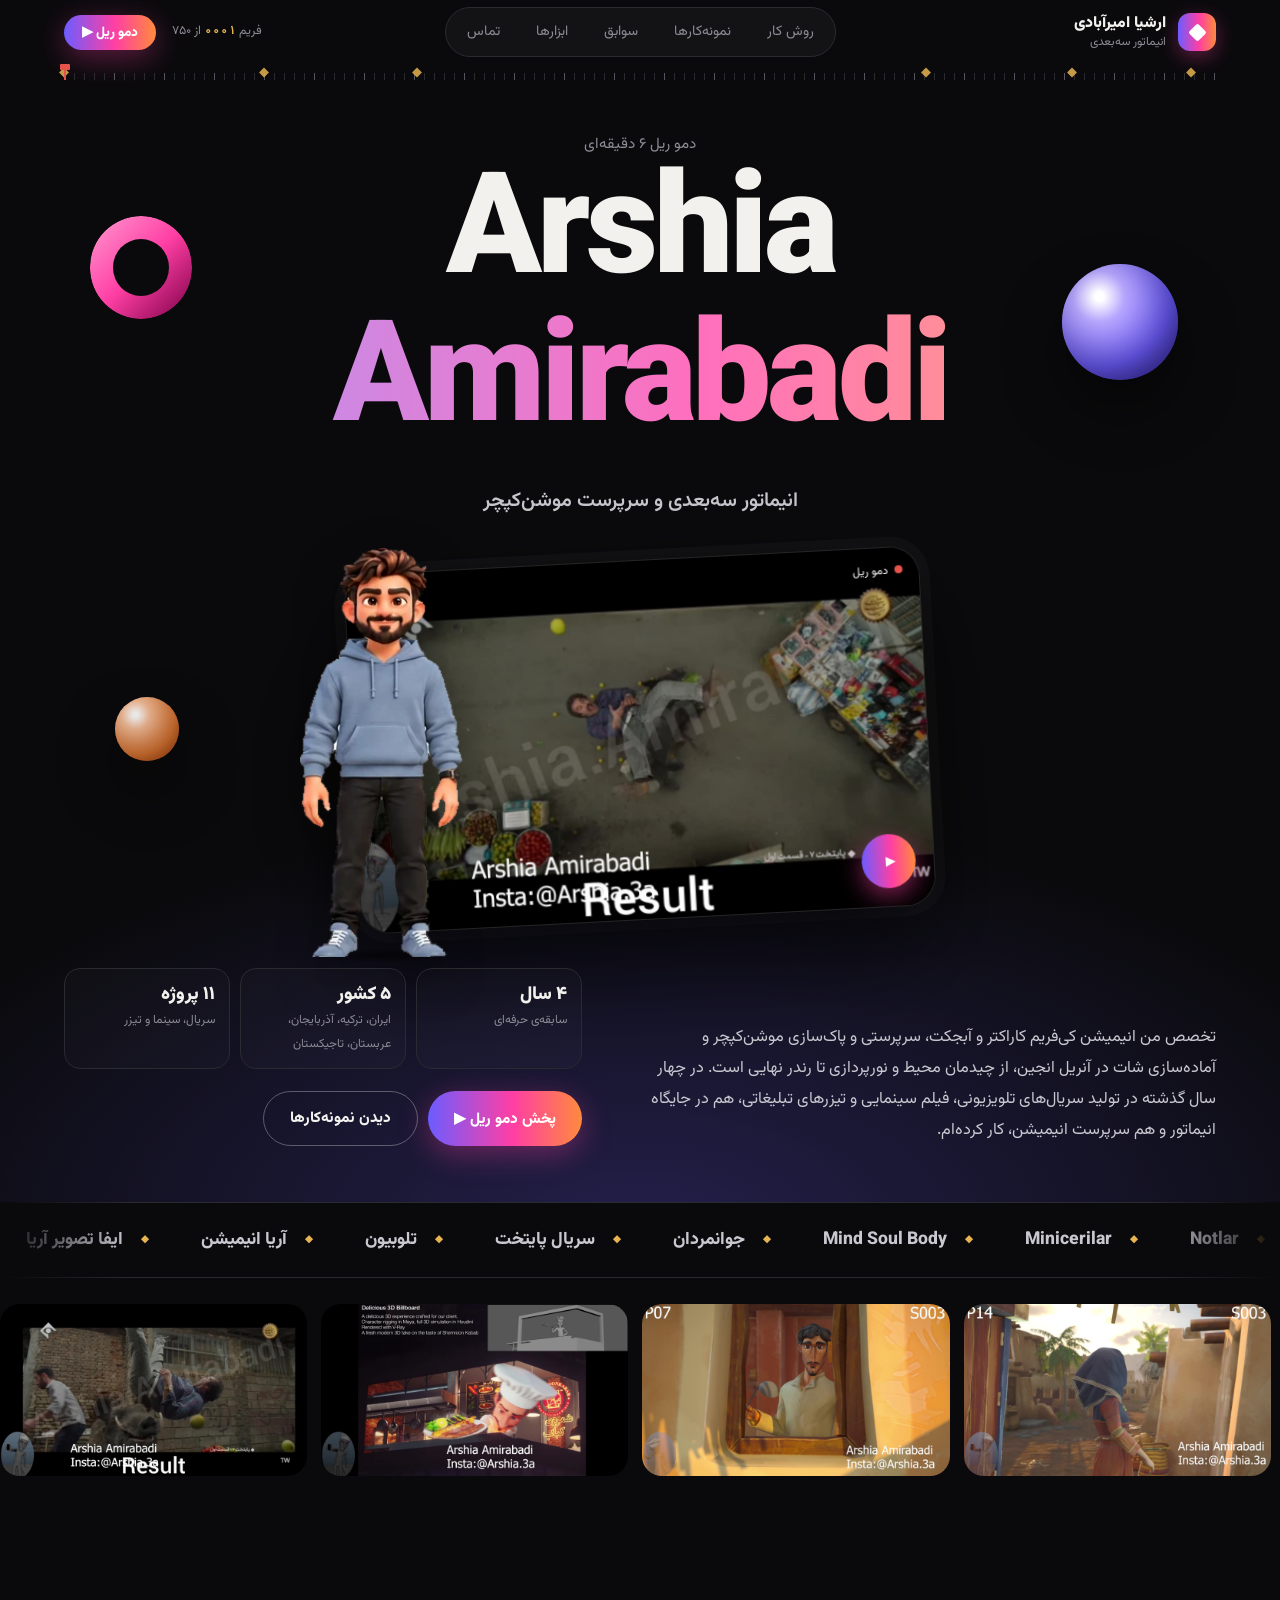
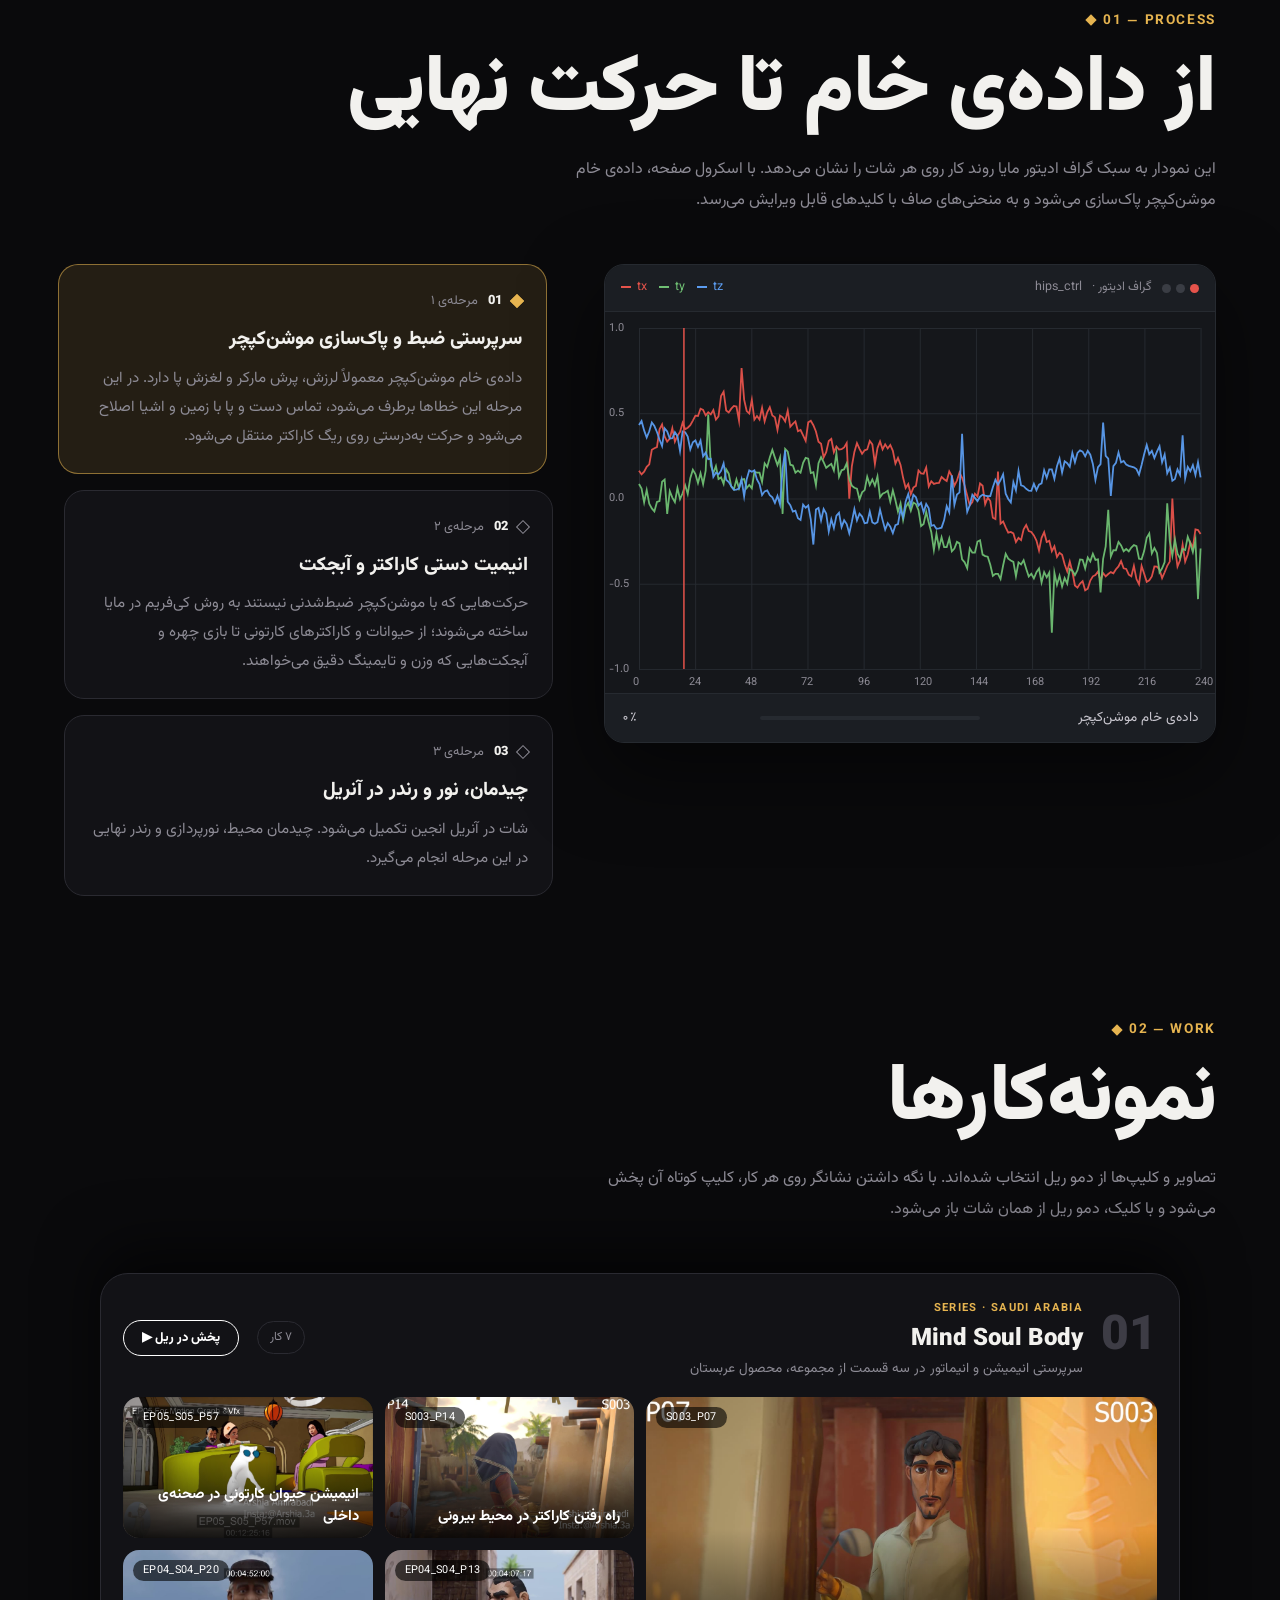
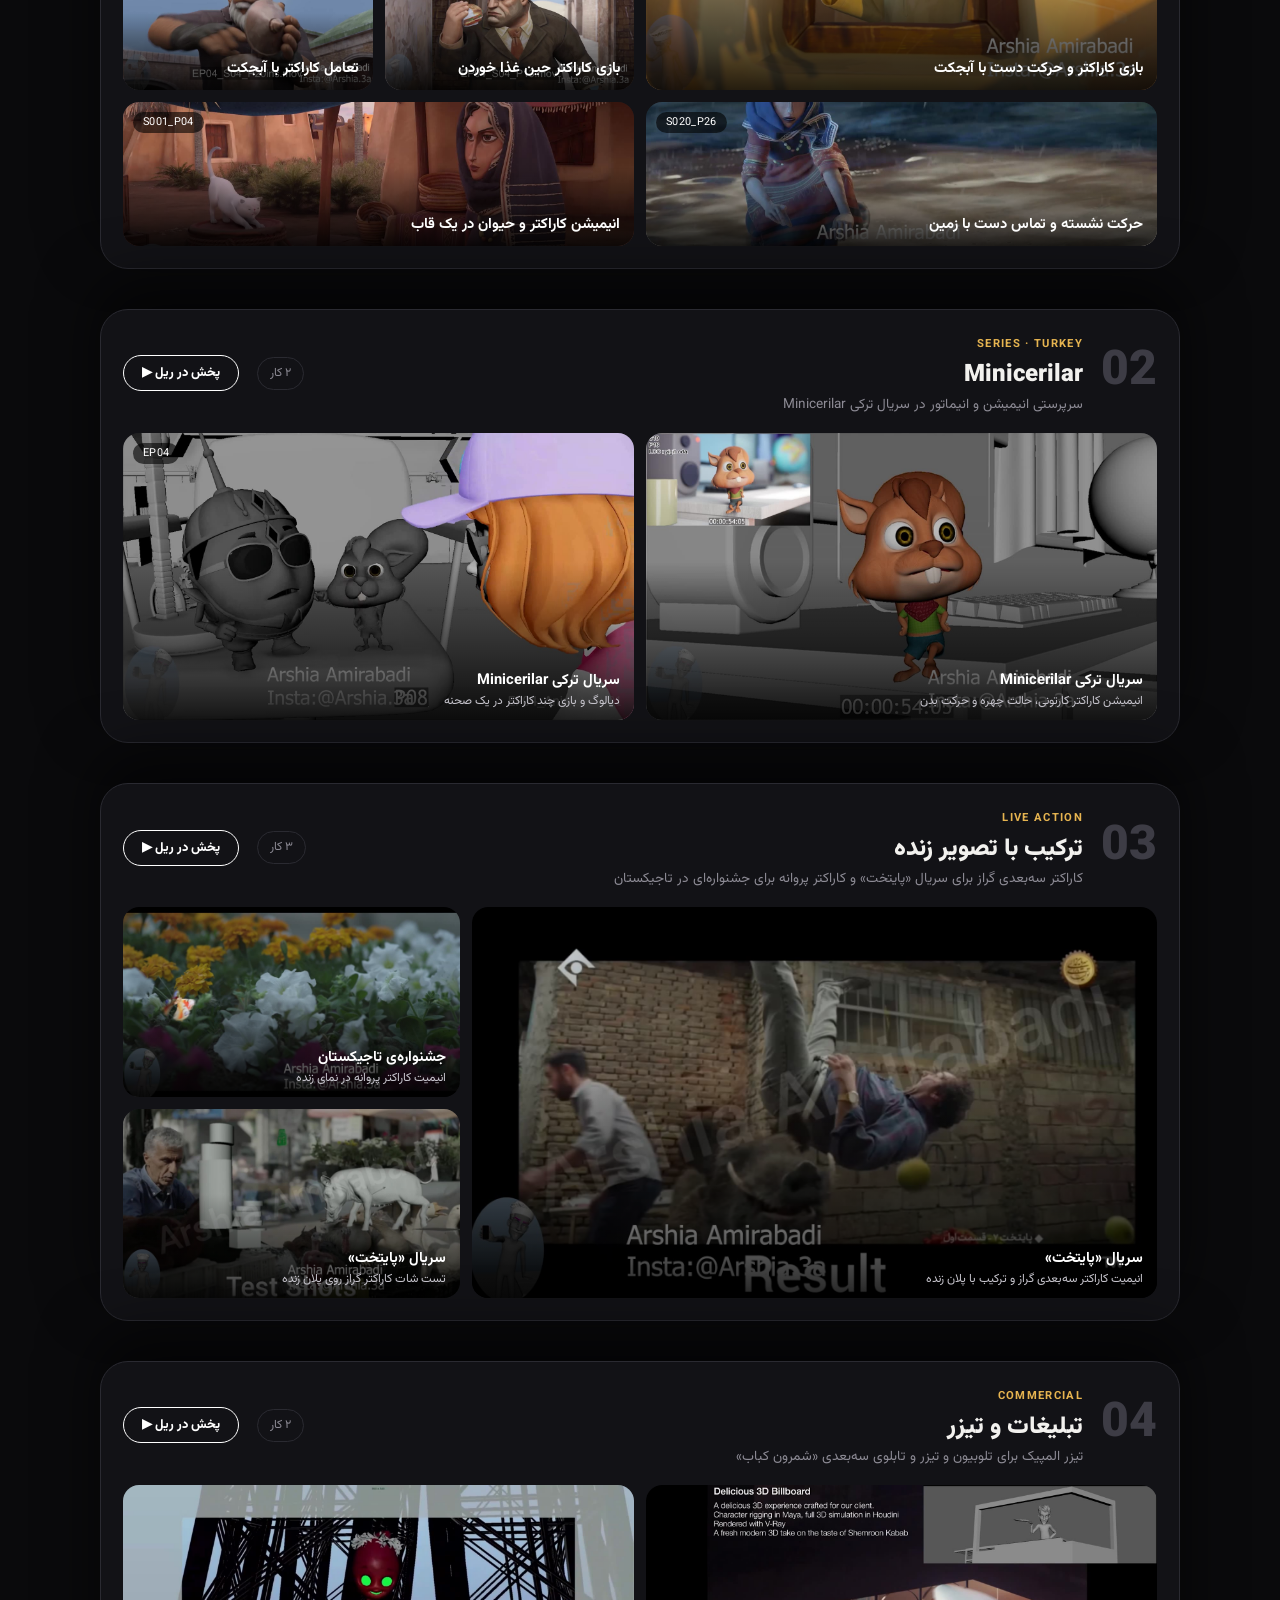
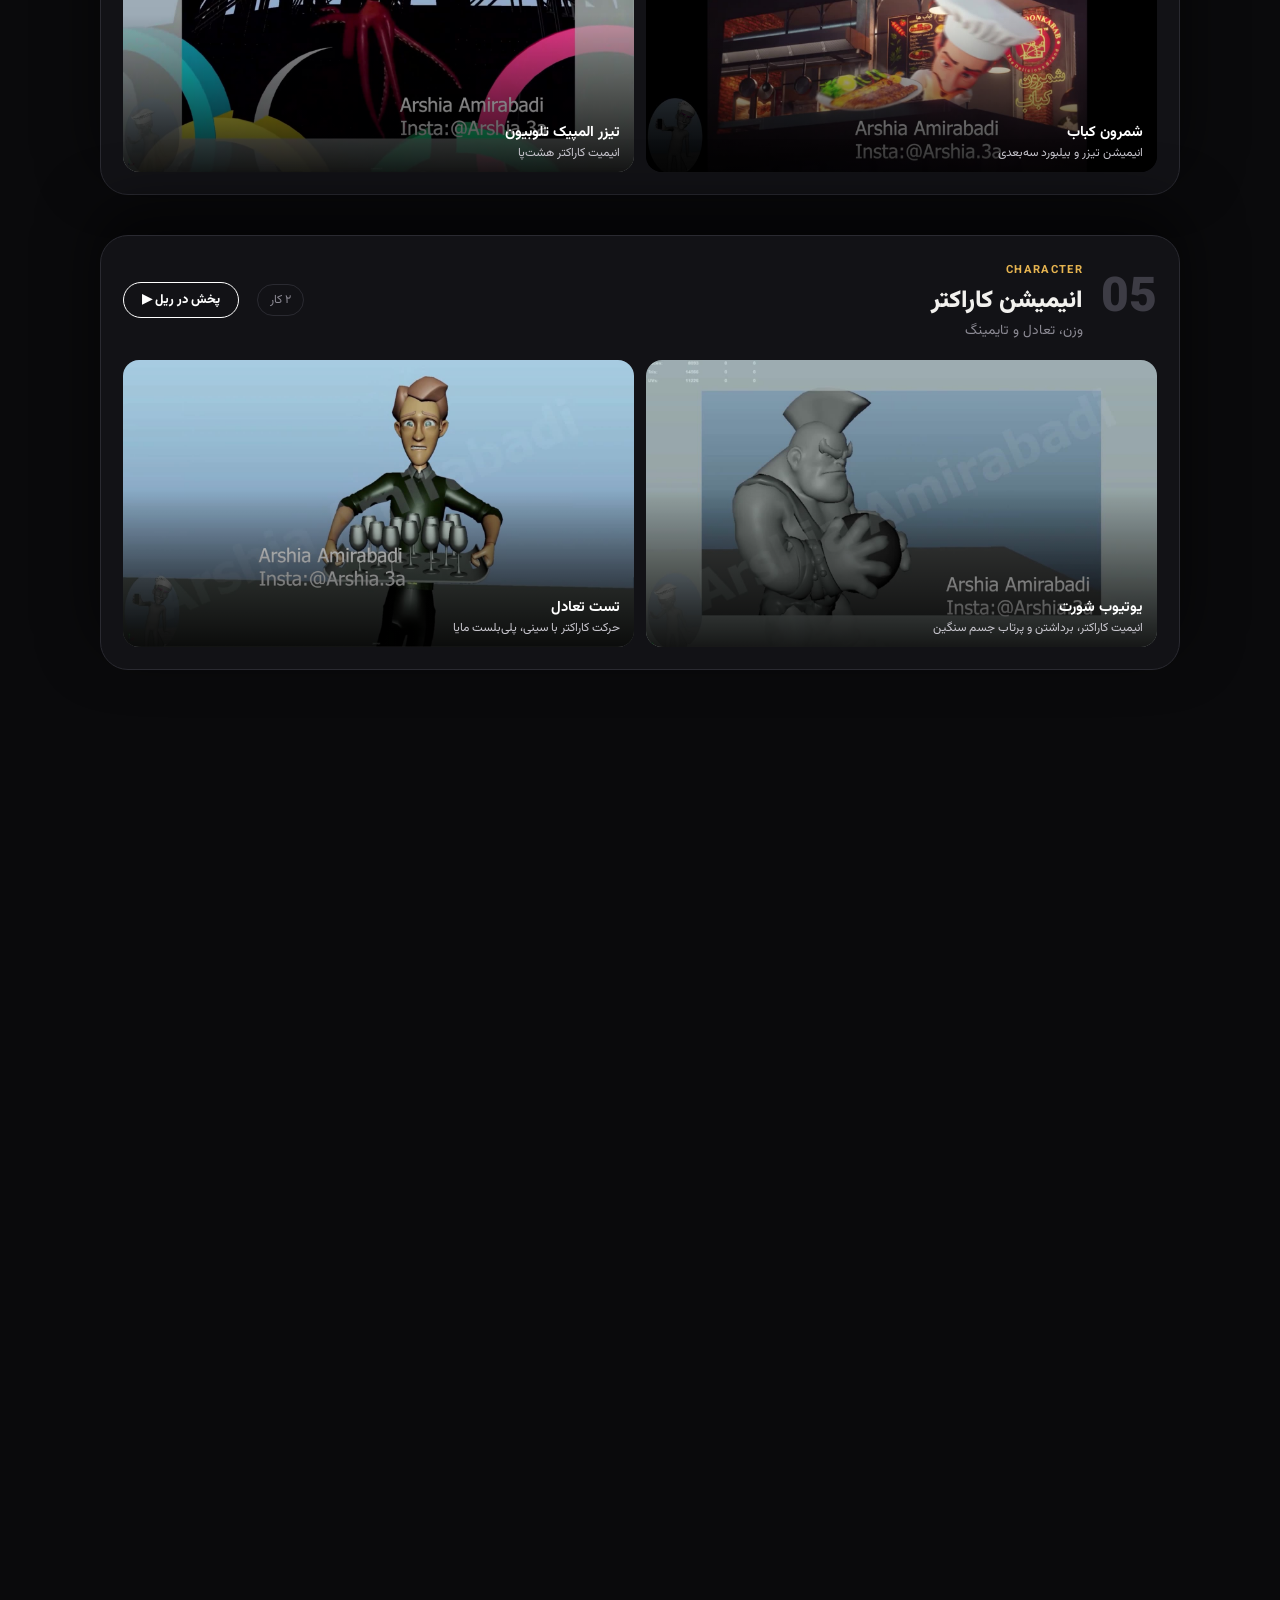
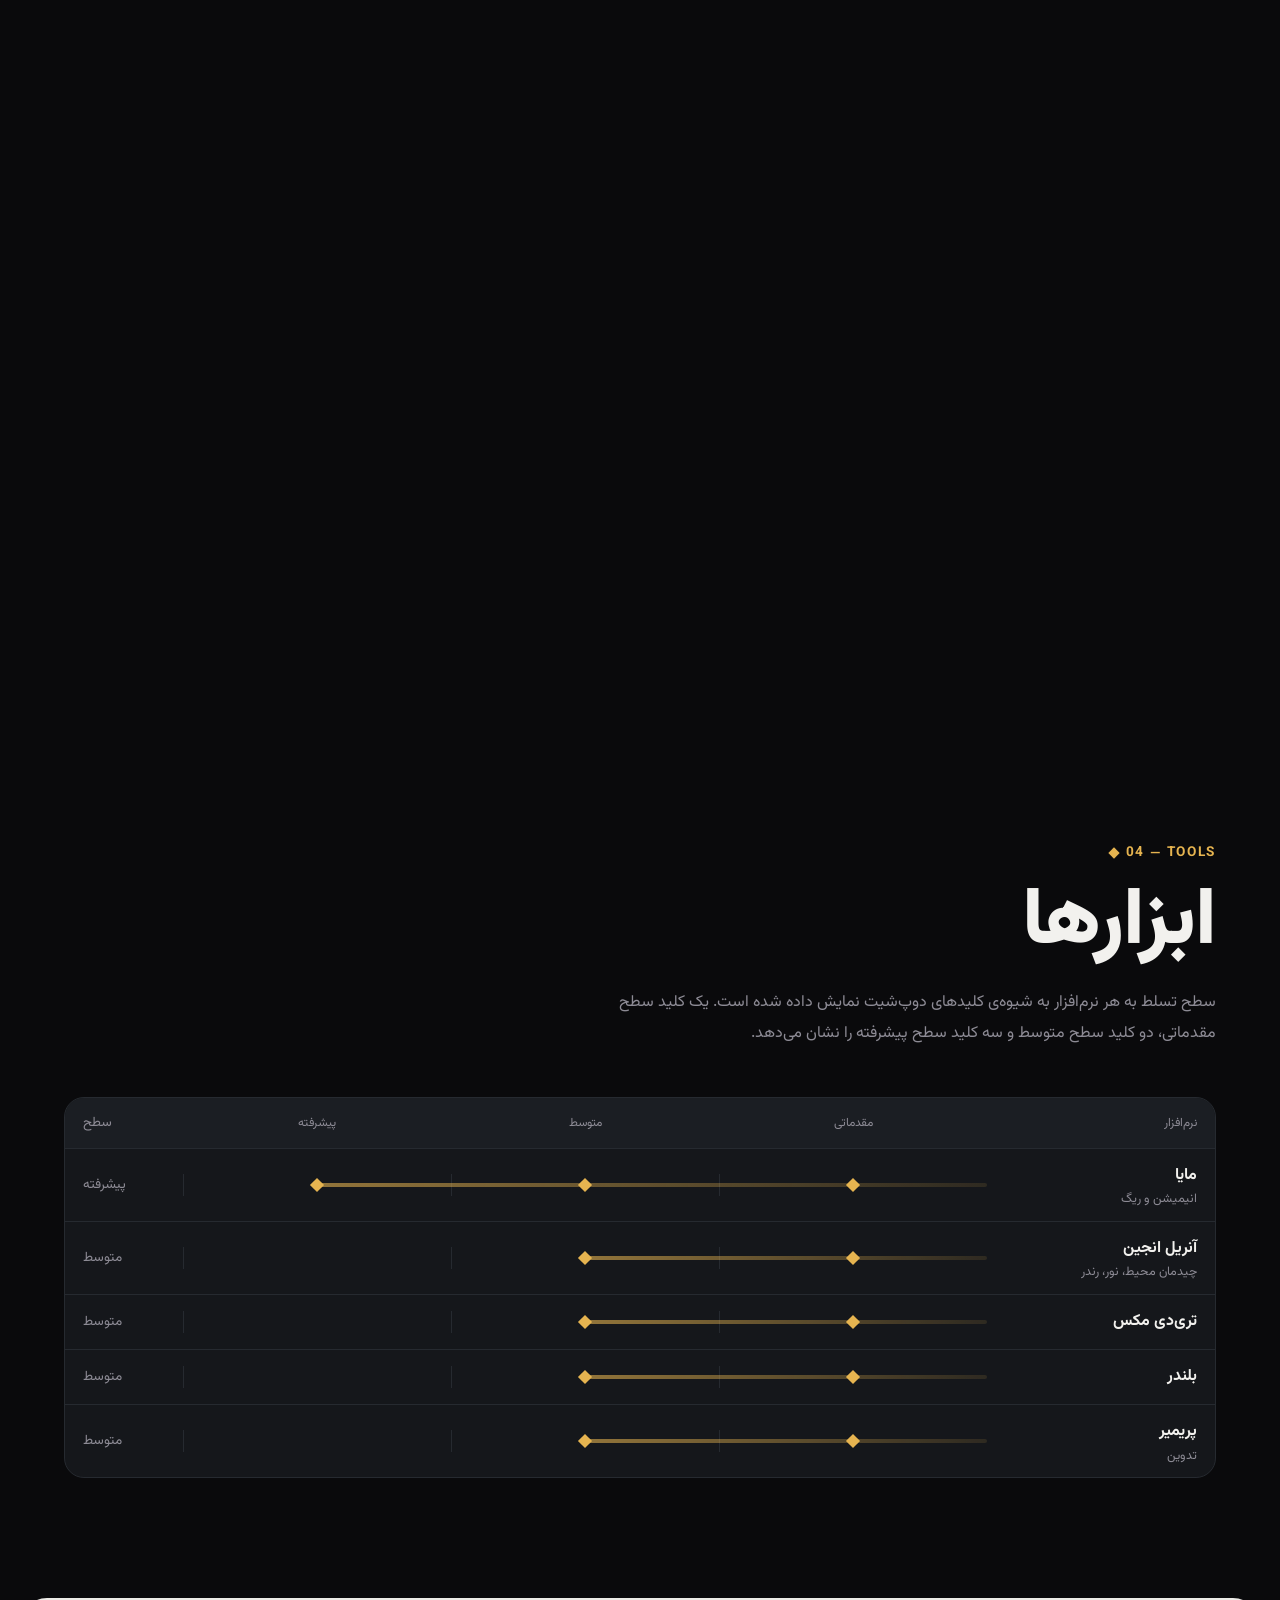
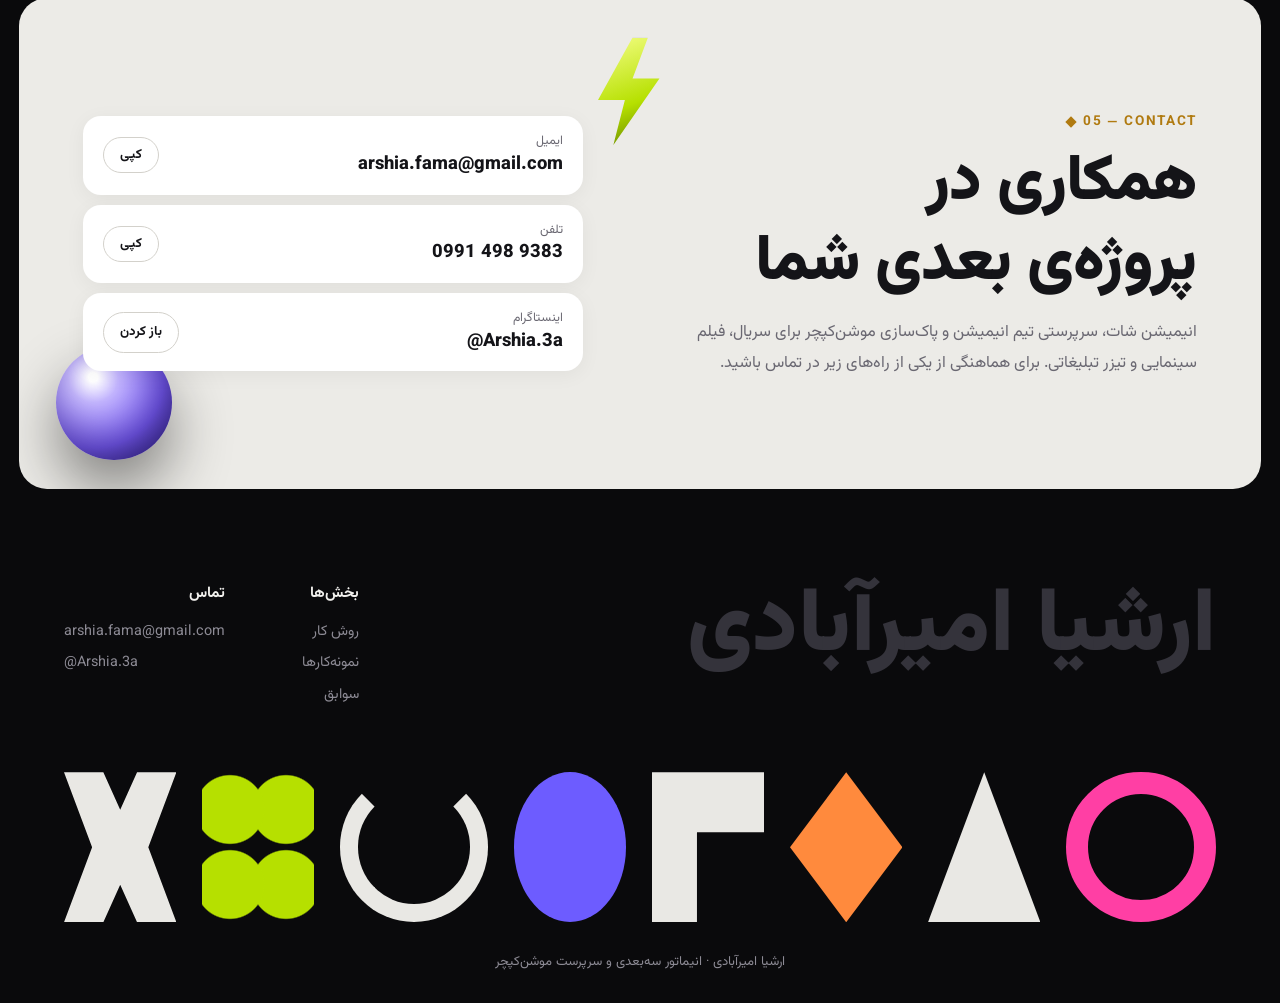
==== commit 32586a24: "Add interactive 2D character to v2 hero Full-body turnaround sprites turn toward the pointer (front," ====
--- a/v2/index.html
+++ b/v2/index.html
@@ -61,6 +61,10 @@
           <span class="hud"><span class="rec">دمو ریل</span><span id="tc" dir="ltr">00:00:00:00</span></span>
           <span class="hw-play">▶</span>
         </button>
+        <div class="avatar" id="avatar" role="img" aria-label="کاراکتر انیمیشنی ارشیا" title="روم کلیک کن!">
+          <span class="av-shadow"></span>
+          <div class="av-rig" id="avRig"></div>
+        </div>
       </div>
 
       <div class="hero-bottom">
@@ -281,5 +285,6 @@
 
   <script src="works.js"></script>
   <script src="script.js"></script>
+  <script src="avatar.js"></script>
 </body>
 </html>
--- a/v2/style.css
+++ b/v2/style.css
@@ -724,3 +724,63 @@
   .reveal { opacity: 1; transform: none; }
   html { scroll-behavior: auto; }
 }
+
+/* ================= 2D avatar ================= */
+.avatar {
+  position: absolute;
+  z-index: 4;
+  left: -19%;
+  bottom: -12%;
+  height: 122%;
+  aspect-ratio: 260 / 415;
+  cursor: pointer;
+  -webkit-tap-highlight-color: transparent;
+  touch-action: manipulation;
+  opacity: 0;
+  transform: translateY(30px);
+  transition: opacity 0.6s ease, transform 0.8s cubic-bezier(.2,.9,.3,1.3);
+}
+.avatar.ready { opacity: 1; transform: none; }
+.av-rig {
+  position: absolute;
+  inset: 0;
+  transform-origin: 50% 100%;
+  rotate: var(--lean, 0deg);
+  animation: breathe 3.4s ease-in-out infinite;
+}
+@keyframes breathe { 50% { transform: scaleY(1.01) translateY(-0.3%); } }
+.av-pose {
+  position: absolute;
+  height: auto;
+  max-width: none;
+  user-select: none;
+  -webkit-user-drag: none;
+  pointer-events: none;
+  opacity: 0;
+  filter: drop-shadow(0 18px 24px rgba(0, 0, 0, 0.45));
+}
+.av-pose.flip { transform: scaleX(-1); }
+.av-pose.on { opacity: 1; }
+.av-shadow {
+  position: absolute;
+  left: 26%;
+  right: 26%;
+  bottom: 0;
+  height: 3.5%;
+  border-radius: 50%;
+  background: radial-gradient(closest-side, rgba(0, 0, 0, 0.55), transparent);
+  transition: transform 0.36s ease, opacity 0.36s ease;
+}
+.avatar.air .av-rig { animation: hop 0.36s cubic-bezier(.3,.7,.4,1) both; }
+.avatar.air .av-shadow { transform: scale(0.6); opacity: 0.5; }
+@keyframes hop { 0% { transform: translateY(0); } 50% { transform: translateY(-12%); } 100% { transform: translateY(-3%); } }
+@media (max-width: 640px) {
+  .avatar { left: -6%; bottom: -9%; height: 108%; }
+  .hero-visual { margin-bottom: 64px; }
+}
+@media (prefers-reduced-motion: reduce) {
+  .avatar { opacity: 1; transform: none; }
+}
+
+/* play button moves to the right so the character doesn't cover it */
+.hero-window .hw-play { inset: auto 18px 18px auto; }
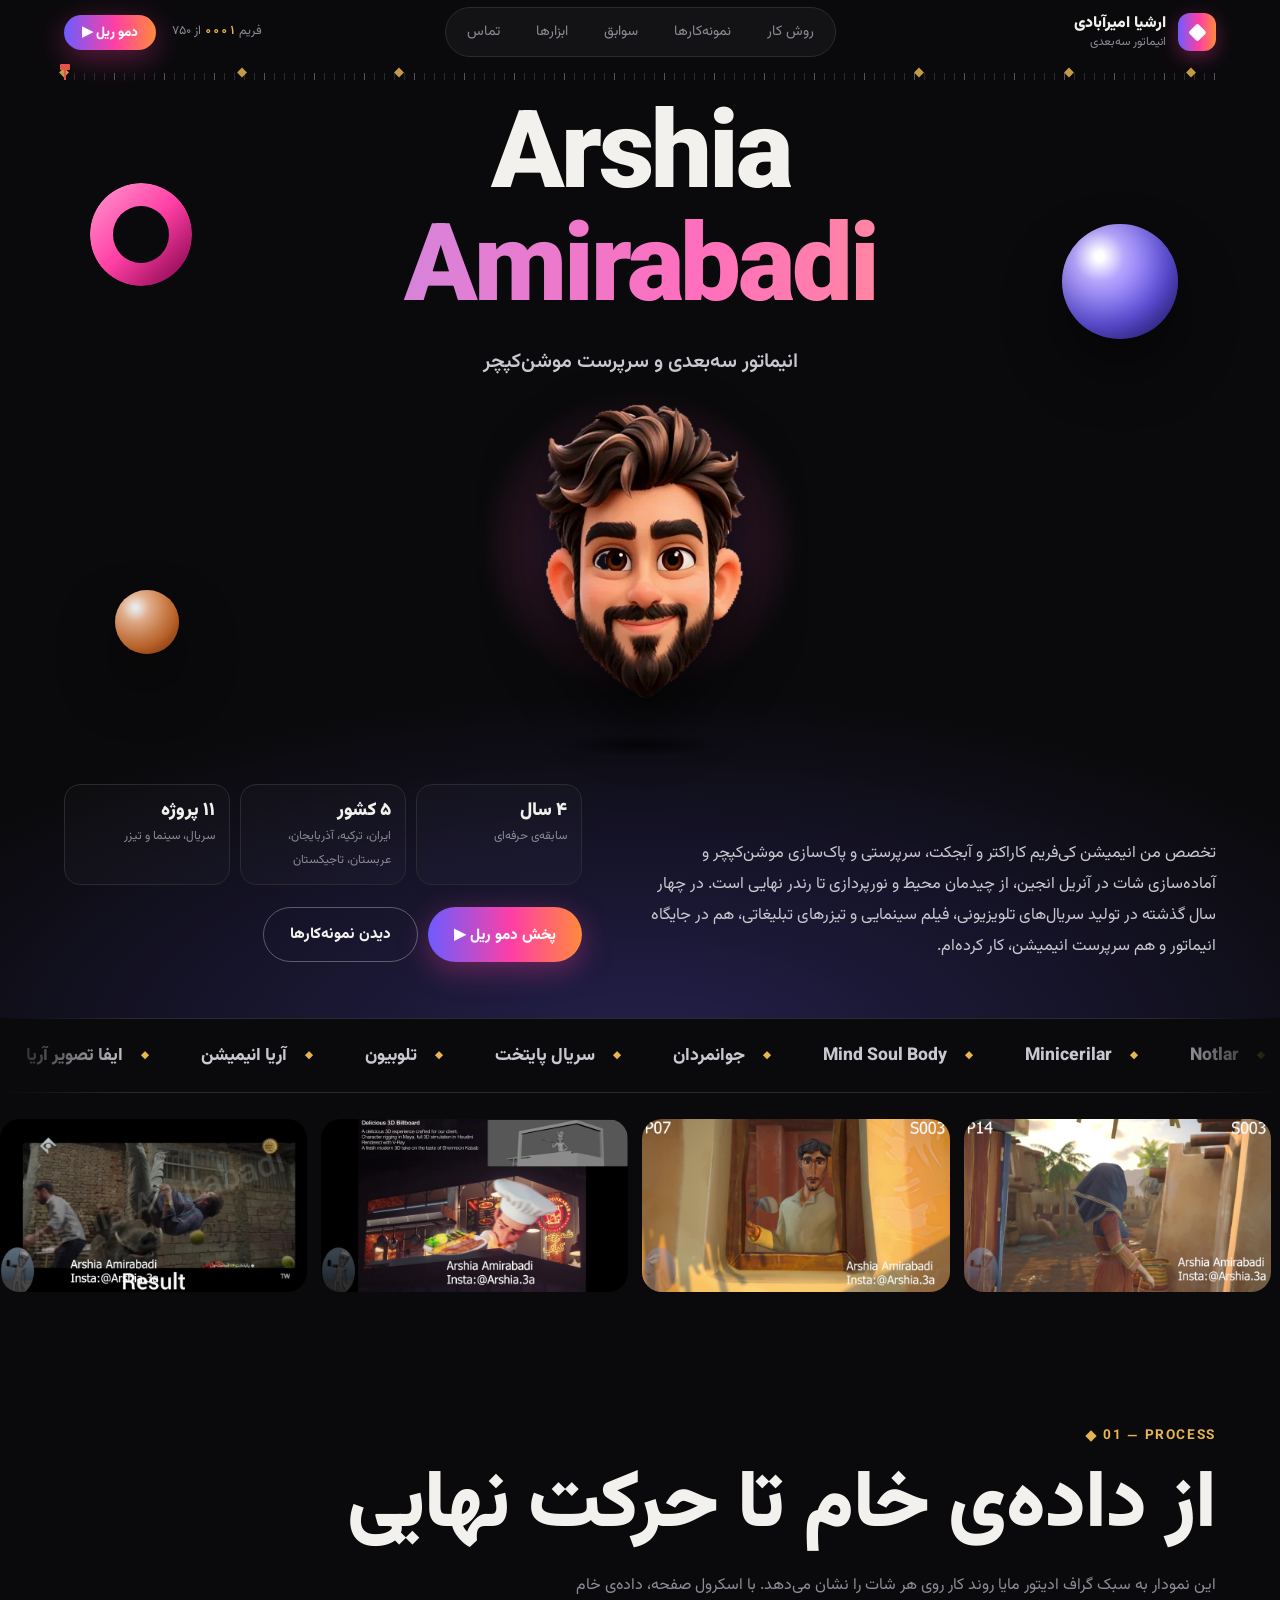
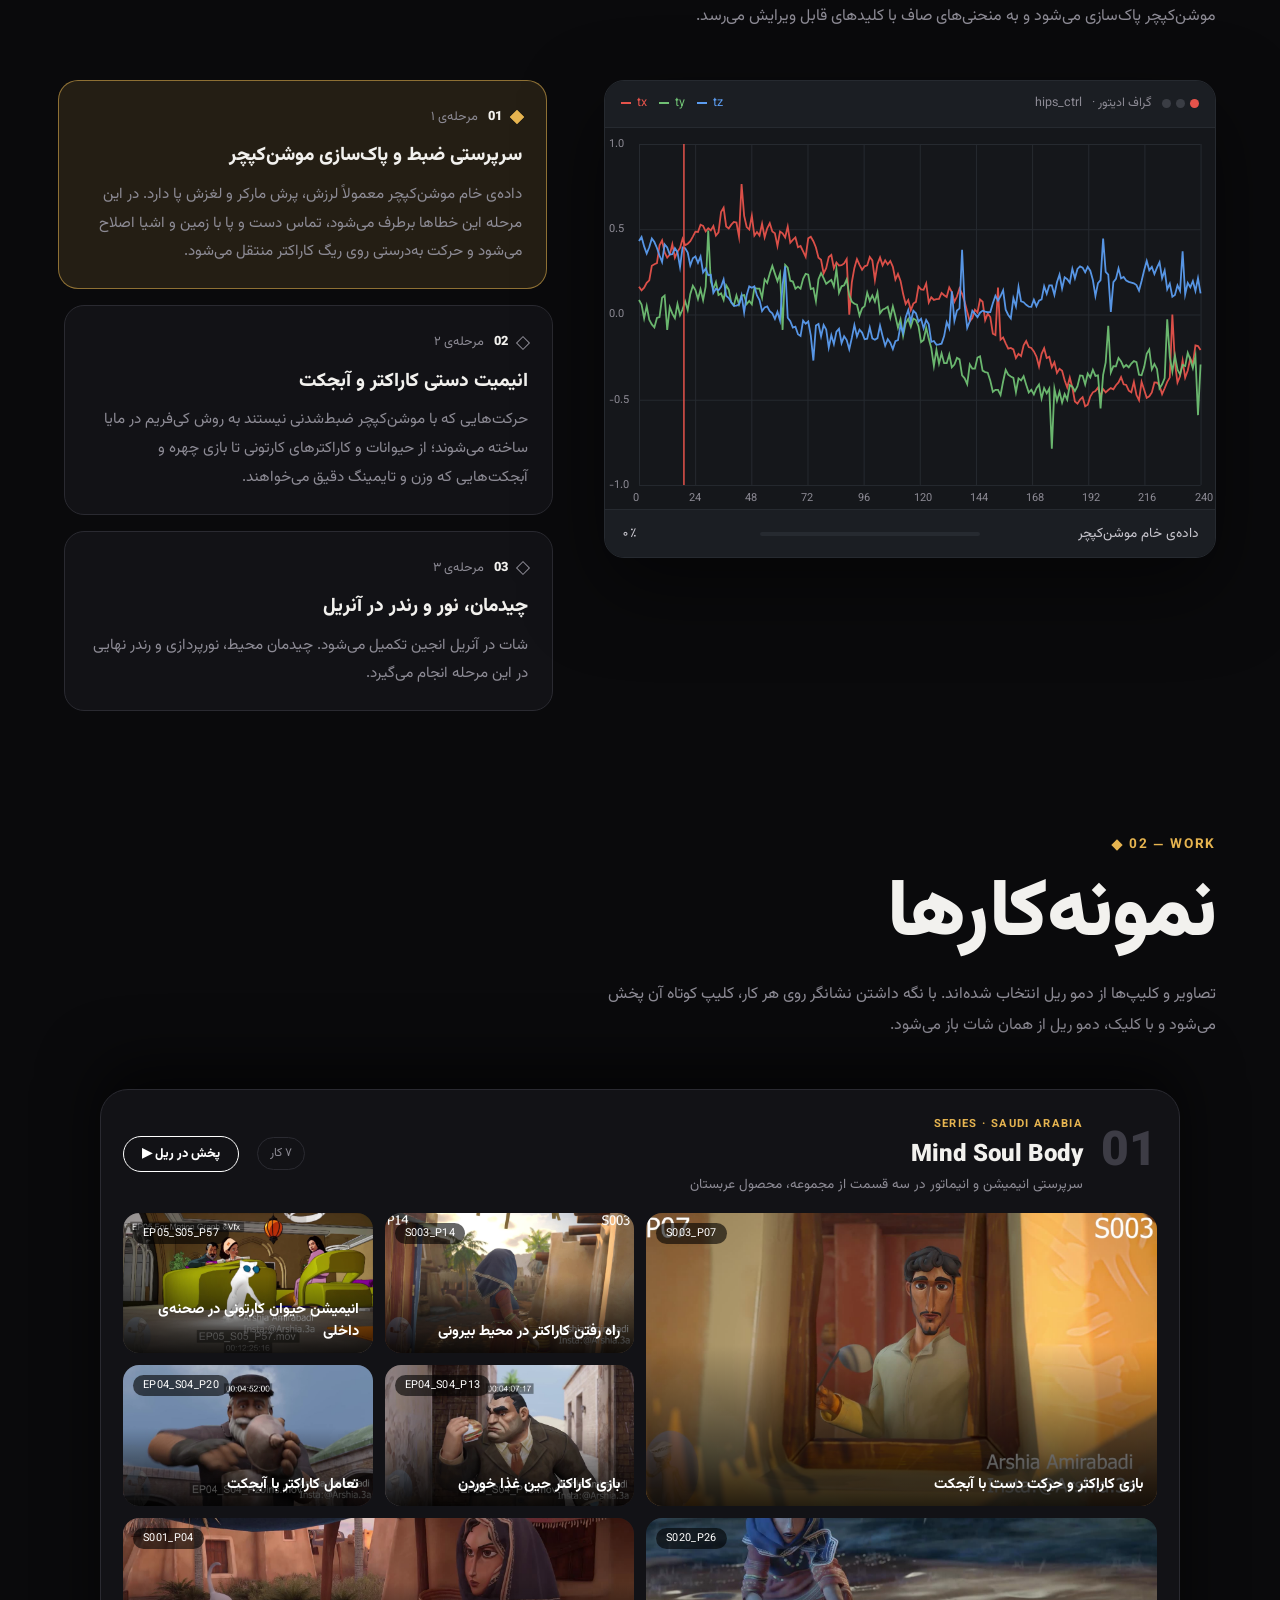
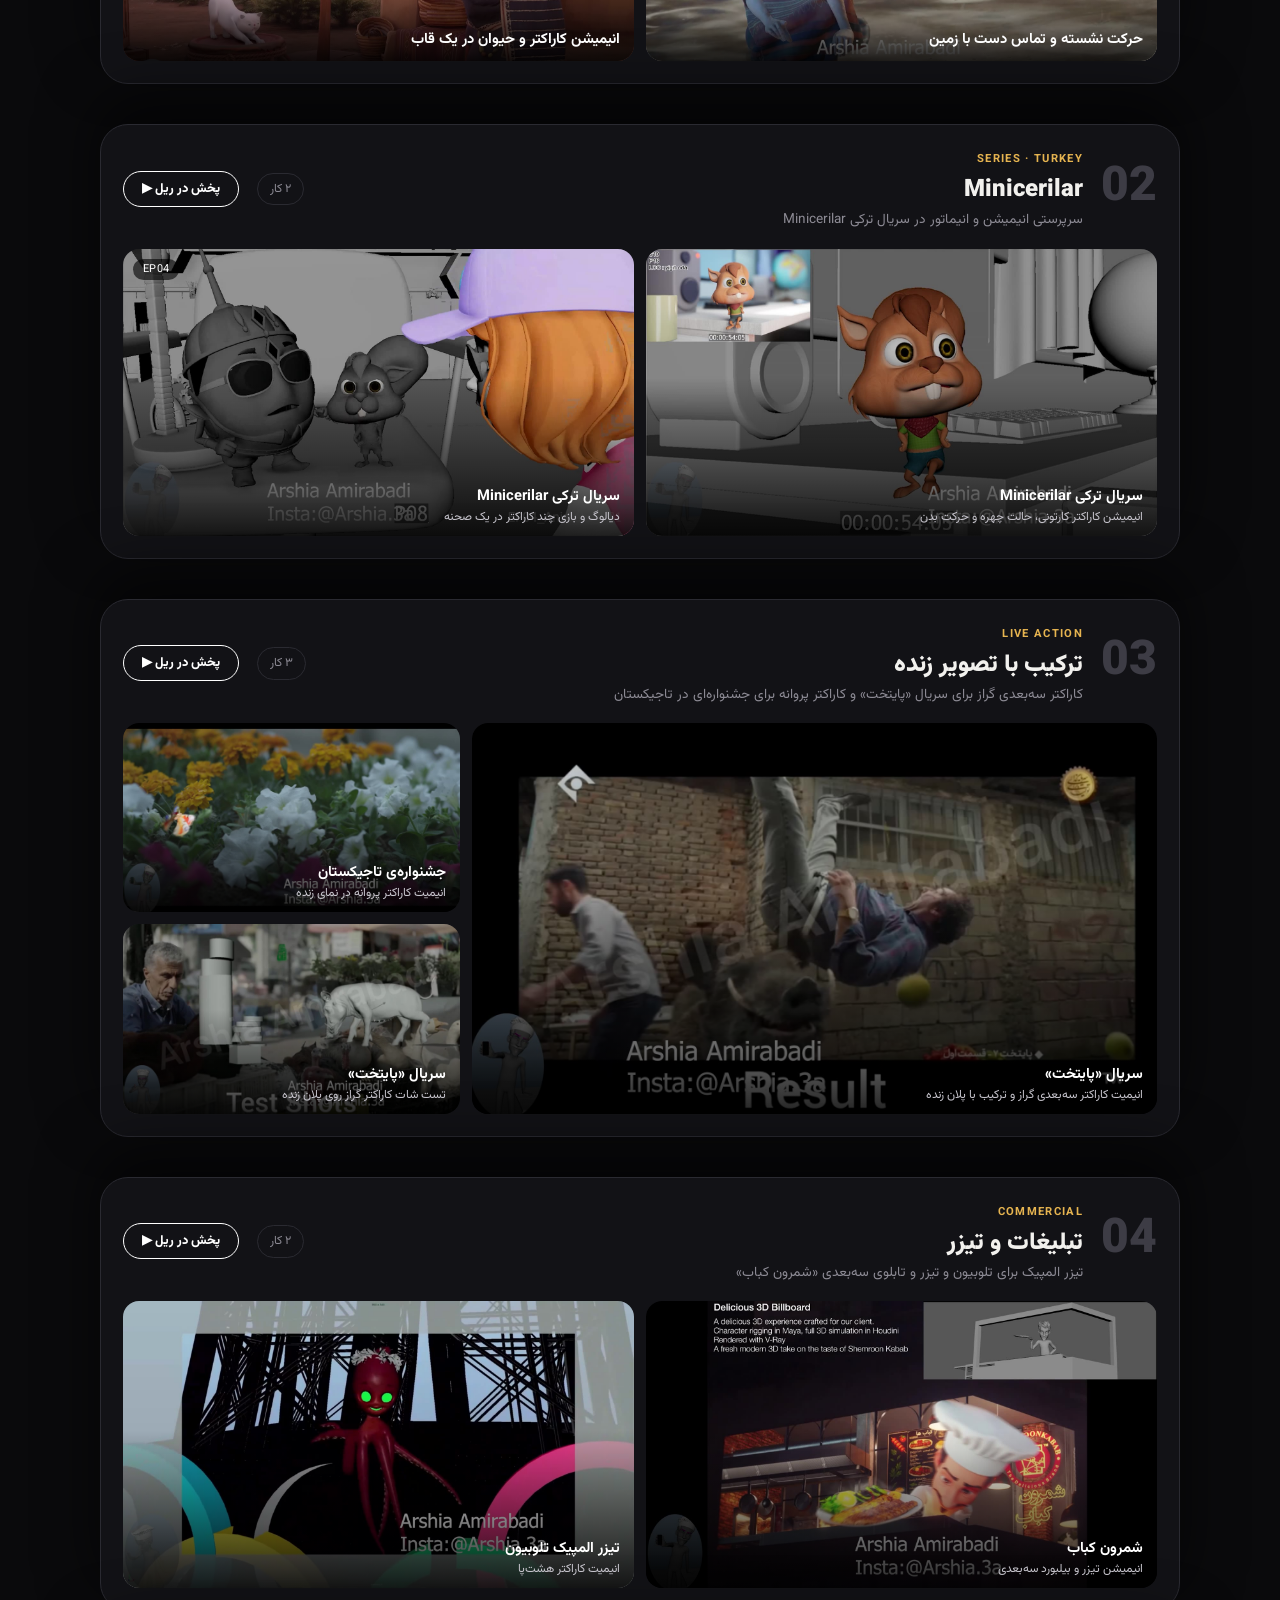
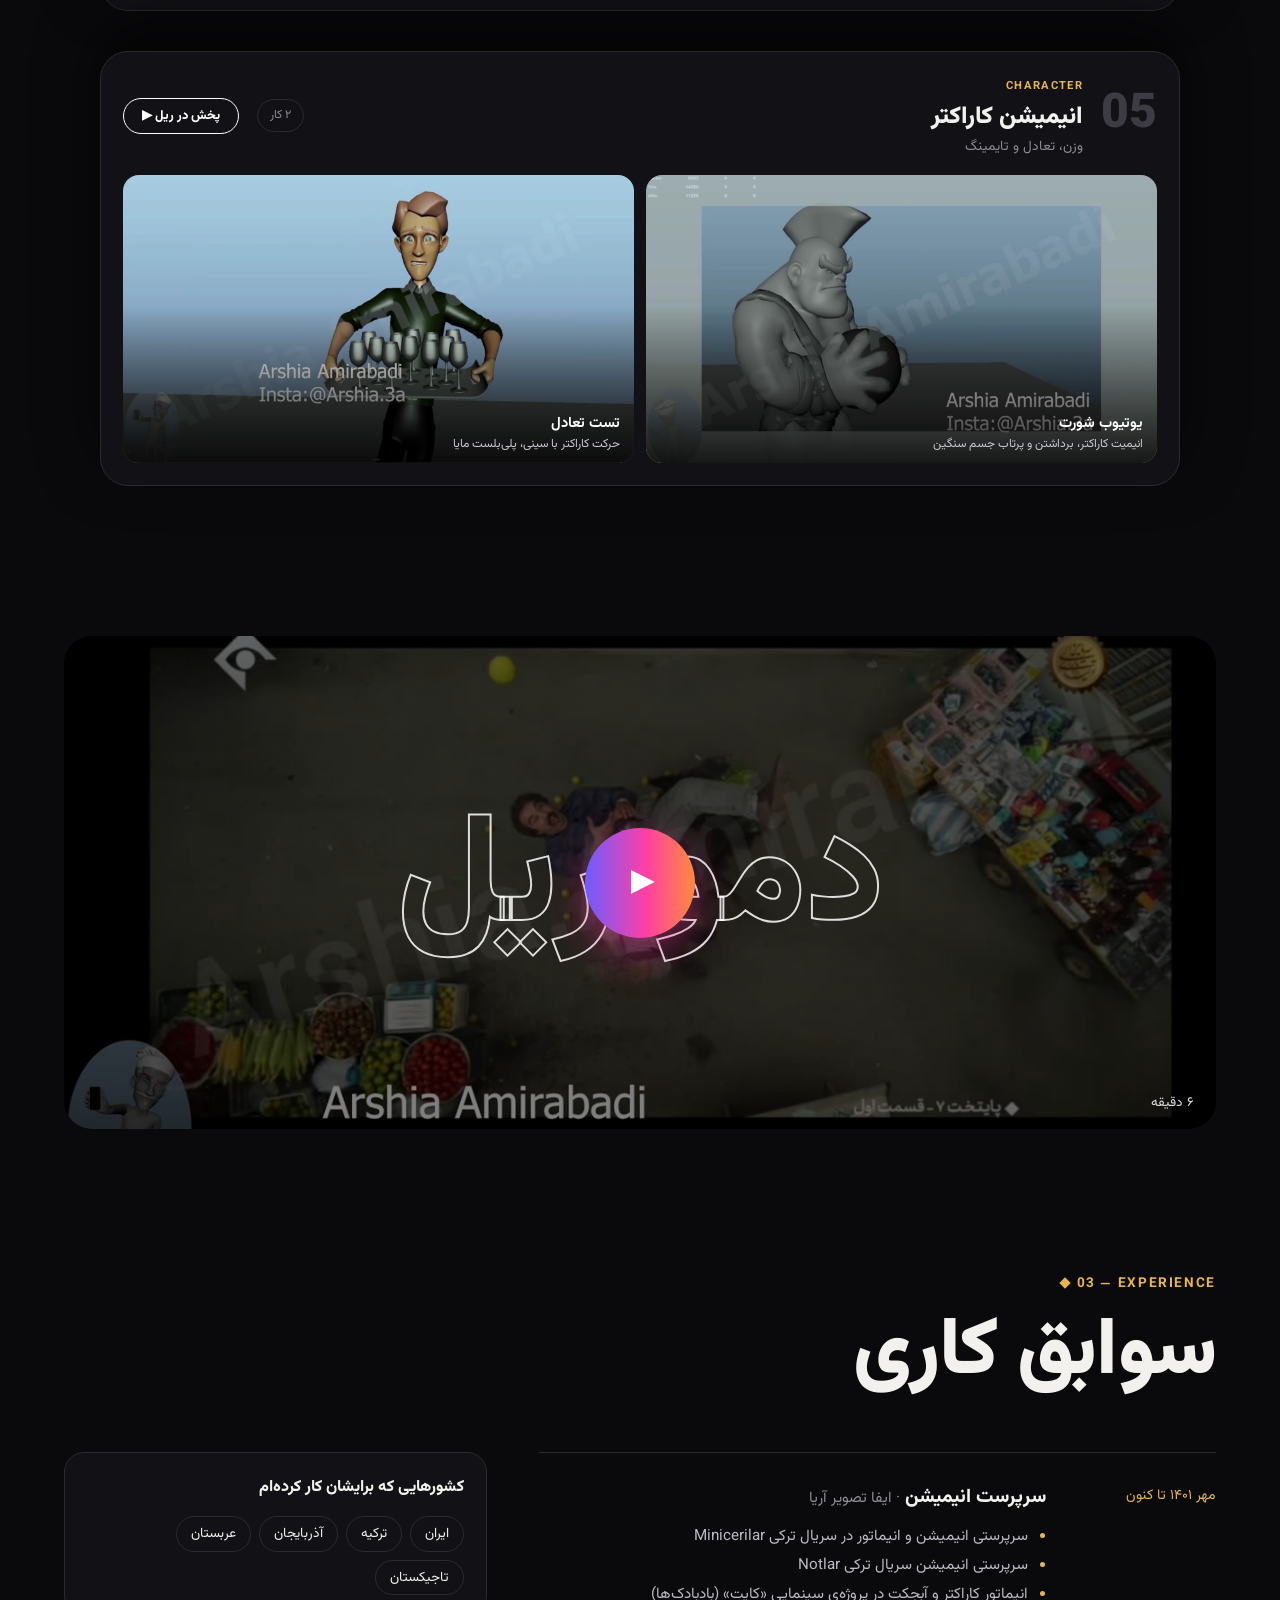
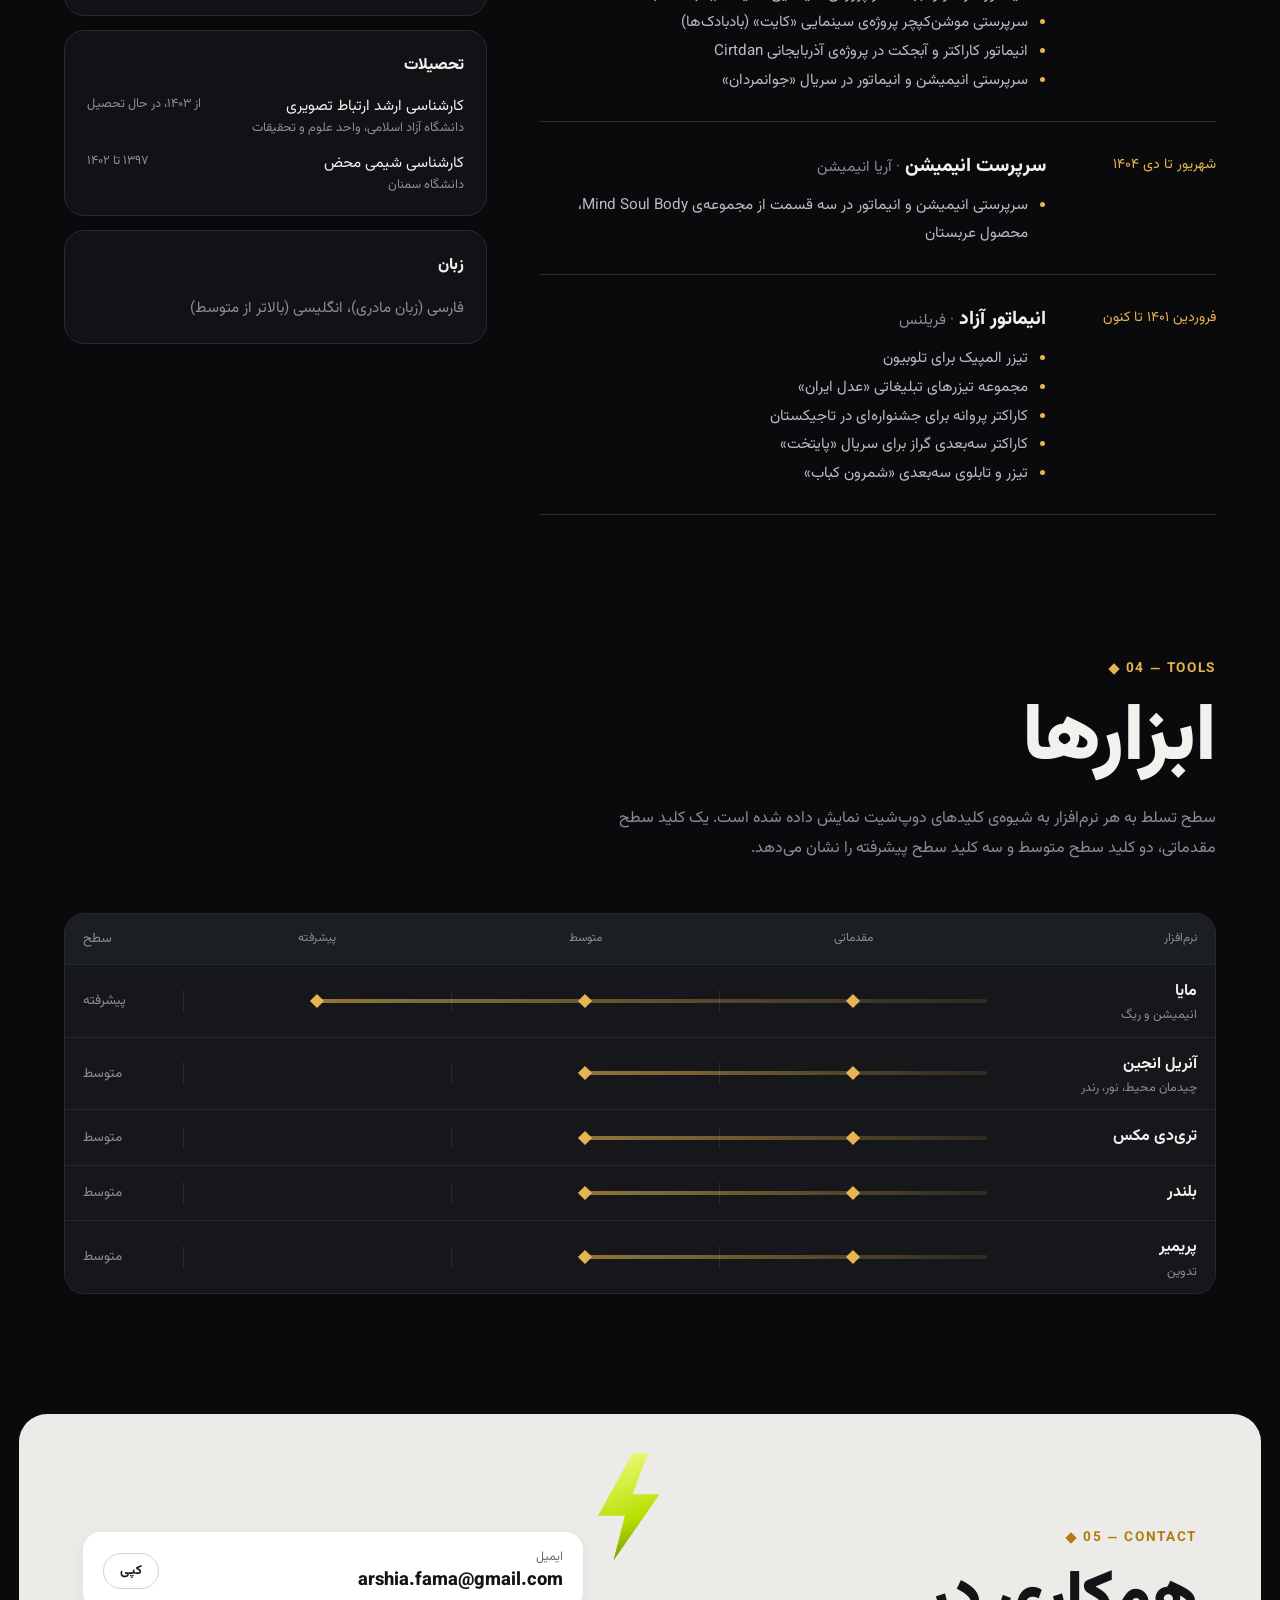
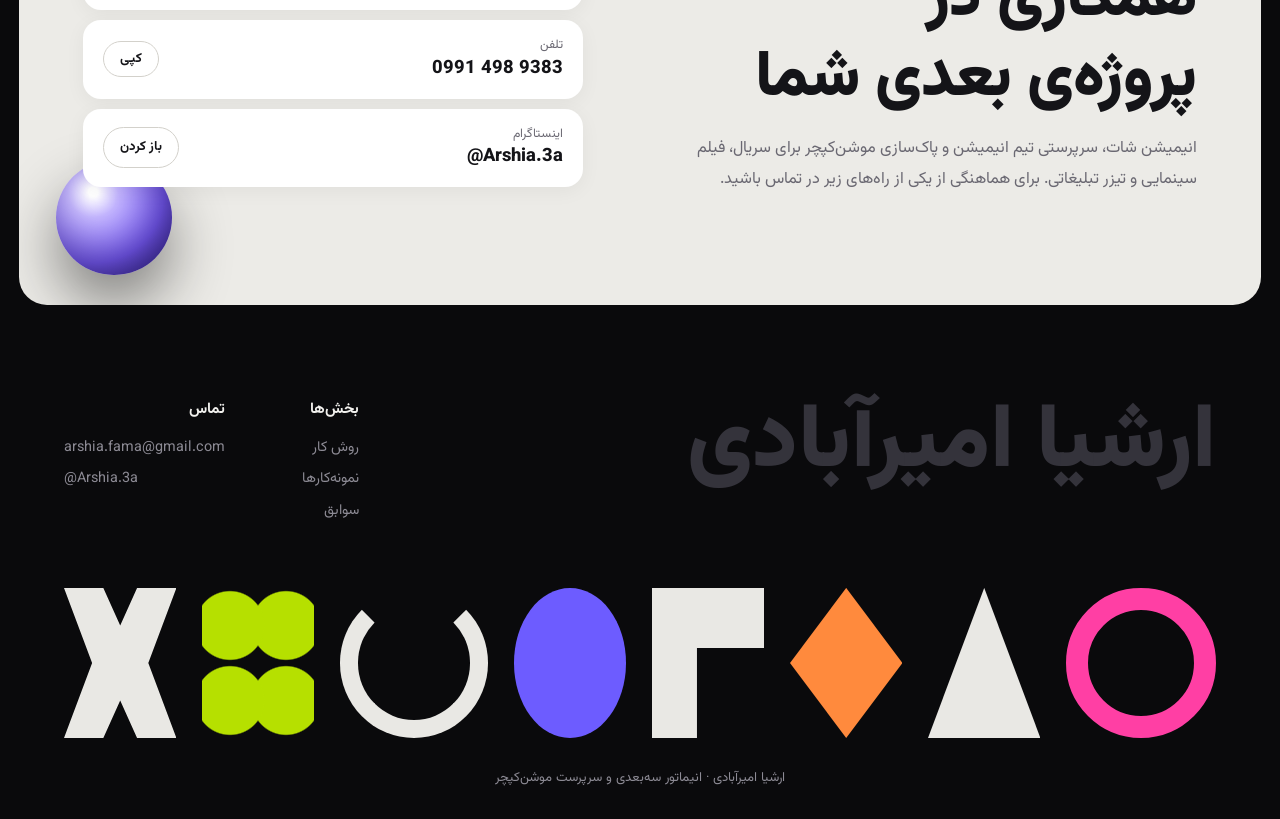
==== commit 4e4e4a6c: "v2: replace hero video and body avatar with pointer-following head The head uses 81 frames cut from " ====
--- a/v2/index.html
+++ b/v2/index.html
@@ -47,7 +47,6 @@
       <span class="orb float h2o"></span>
       <span class="ring float h3o"></span>
       <div class="hero-in">
-        <p class="eyebrow">دمو ریل ۶ دقیقه‌ای</p>
         <h1 class="hero-title" dir="ltr">
           <span class="line">Arshia</span>
           <span class="line grad">Amirabadi</span>
@@ -55,16 +54,10 @@
         <p class="role">انیماتور سه‌بعدی و سرپرست موشن‌کپچر</p>
       </div>
 
-      <div class="hero-visual" id="heroStage">
-        <button class="hero-window" data-reel aria-label="پخش دمو ریل">
-          <video id="heroVid" muted loop playsinline autoplay preload="auto"></video>
-          <span class="hud"><span class="rec">دمو ریل</span><span id="tc" dir="ltr">00:00:00:00</span></span>
-          <span class="hw-play">▶</span>
-        </button>
-        <div class="avatar" id="avatar" role="img" aria-label="کاراکتر انیمیشنی ارشیا" title="روم کلیک کن!">
-          <span class="av-shadow"></span>
-          <div class="av-rig" id="avRig"></div>
-        </div>
+      <div class="head-stage" id="headStage">
+        <span class="head-glow" aria-hidden="true"></span>
+        <canvas id="headCv" width="339" height="412" role="img" aria-label="کاراکتر ارشیا که به نشانگر ماوس نگاه می‌کند"></canvas>
+        <span class="head-floor" aria-hidden="true"></span>
       </div>
 
       <div class="hero-bottom">
@@ -285,6 +278,6 @@
 
   <script src="works.js"></script>
   <script src="script.js"></script>
-  <script src="avatar.js"></script>
+  <script src="head.js"></script>
 </body>
 </html>
--- a/v2/style.css
+++ b/v2/style.css
@@ -725,62 +725,66 @@
   html { scroll-behavior: auto; }
 }
 
-/* ================= 2D avatar ================= */
-.avatar {
-  position: absolute;
-  z-index: 4;
-  left: -19%;
-  bottom: -12%;
-  height: 122%;
-  aspect-ratio: 260 / 415;
+/* ================= 3D head (follows the pointer) ================= */
+.head-stage {
+  position: relative;
+  z-index: 2;
+  width: clamp(170px, min(22vw, 30svh), 300px);
+  aspect-ratio: 339 / 412;
+  margin: 18px auto 56px;
+  opacity: 0;
+  transform: translateY(24px) scale(0.92);
+  transition: opacity 0.7s ease, transform 0.9s cubic-bezier(.2,.9,.3,1.25);
+  will-change: transform;
+}
+.head-stage.ready { opacity: 1; transform: none; }
+.head-stage canvas {
+  position: relative;
+  z-index: 1;
+  width: 100%;
+  height: 100%;
+  display: block;
   cursor: pointer;
   -webkit-tap-highlight-color: transparent;
-  touch-action: manipulation;
-  opacity: 0;
-  transform: translateY(30px);
-  transition: opacity 0.6s ease, transform 0.8s cubic-bezier(.2,.9,.3,1.3);
-}
-.avatar.ready { opacity: 1; transform: none; }
-.av-rig {
-  position: absolute;
-  inset: 0;
-  transform-origin: 50% 100%;
-  rotate: var(--lean, 0deg);
-  animation: breathe 3.4s ease-in-out infinite;
-}
-@keyframes breathe { 50% { transform: scaleY(1.01) translateY(-0.3%); } }
-.av-pose {
-  position: absolute;
-  height: auto;
-  max-width: none;
-  user-select: none;
-  -webkit-user-drag: none;
+  filter: drop-shadow(0 26px 30px rgba(0, 0, 0, 0.55)) drop-shadow(0 6px 10px rgba(0, 0, 0, 0.35));
+  animation: bob 4.2s ease-in-out infinite;
+}
+@keyframes bob { 50% { transform: translateY(-7px); } }
+.head-glow {
+  position: absolute;
+  inset: -18% -30% -6%;
+  border-radius: 50%;
+  background: radial-gradient(closest-side, rgba(150, 120, 255, 0.35), rgba(255, 90, 170, 0.12) 55%, transparent 75%);
+  filter: blur(6px);
   pointer-events: none;
-  opacity: 0;
-  filter: drop-shadow(0 18px 24px rgba(0, 0, 0, 0.45));
-}
-.av-pose.flip { transform: scaleX(-1); }
-.av-pose.on { opacity: 1; }
-.av-shadow {
-  position: absolute;
-  left: 26%;
-  right: 26%;
-  bottom: 0;
-  height: 3.5%;
+}
+.head-floor {
+  position: absolute;
+  left: 18%;
+  right: 18%;
+  bottom: -9%;
+  height: 7%;
   border-radius: 50%;
-  background: radial-gradient(closest-side, rgba(0, 0, 0, 0.55), transparent);
-  transition: transform 0.36s ease, opacity 0.36s ease;
-}
-.avatar.air .av-rig { animation: hop 0.36s cubic-bezier(.3,.7,.4,1) both; }
-.avatar.air .av-shadow { transform: scale(0.6); opacity: 0.5; }
-@keyframes hop { 0% { transform: translateY(0); } 50% { transform: translateY(-12%); } 100% { transform: translateY(-3%); } }
+  background: radial-gradient(closest-side, rgba(0, 0, 0, 0.6), transparent);
+  animation: floor 4.2s ease-in-out infinite;
+  pointer-events: none;
+}
+@keyframes floor { 50% { transform: scale(0.88); opacity: 0.75; } }
+.head-stage.boing canvas { animation: boing 0.6s cubic-bezier(.3,1.6,.5,1) both; }
+@keyframes boing {
+  0% { transform: scale(1, 1); }
+  25% { transform: translateY(-16px) scale(0.94, 1.06); }
+  55% { transform: translateY(0) scale(1.06, 0.95); }
+  100% { transform: none; }
+}
 @media (max-width: 640px) {
-  .avatar { left: -6%; bottom: -9%; height: 108%; }
-  .hero-visual { margin-bottom: 64px; }
+  .head-stage { width: min(62vw, 250px); margin: 18px auto 52px; }
 }
 @media (prefers-reduced-motion: reduce) {
-  .avatar { opacity: 1; transform: none; }
-}
-
-/* play button moves to the right so the character doesn't cover it */
-.hero-window .hw-play { inset: auto 18px 18px auto; }
+  .head-stage { opacity: 1; transform: none; }
+}
+
+/* v2: tighter hero so the head sits fully in the first screen */
+.hero { padding-top: 104px; }
+.hero-title { font-size: clamp(3rem, min(10vw, 12svh), 8rem); }
+.role { margin-top: 4px; }
